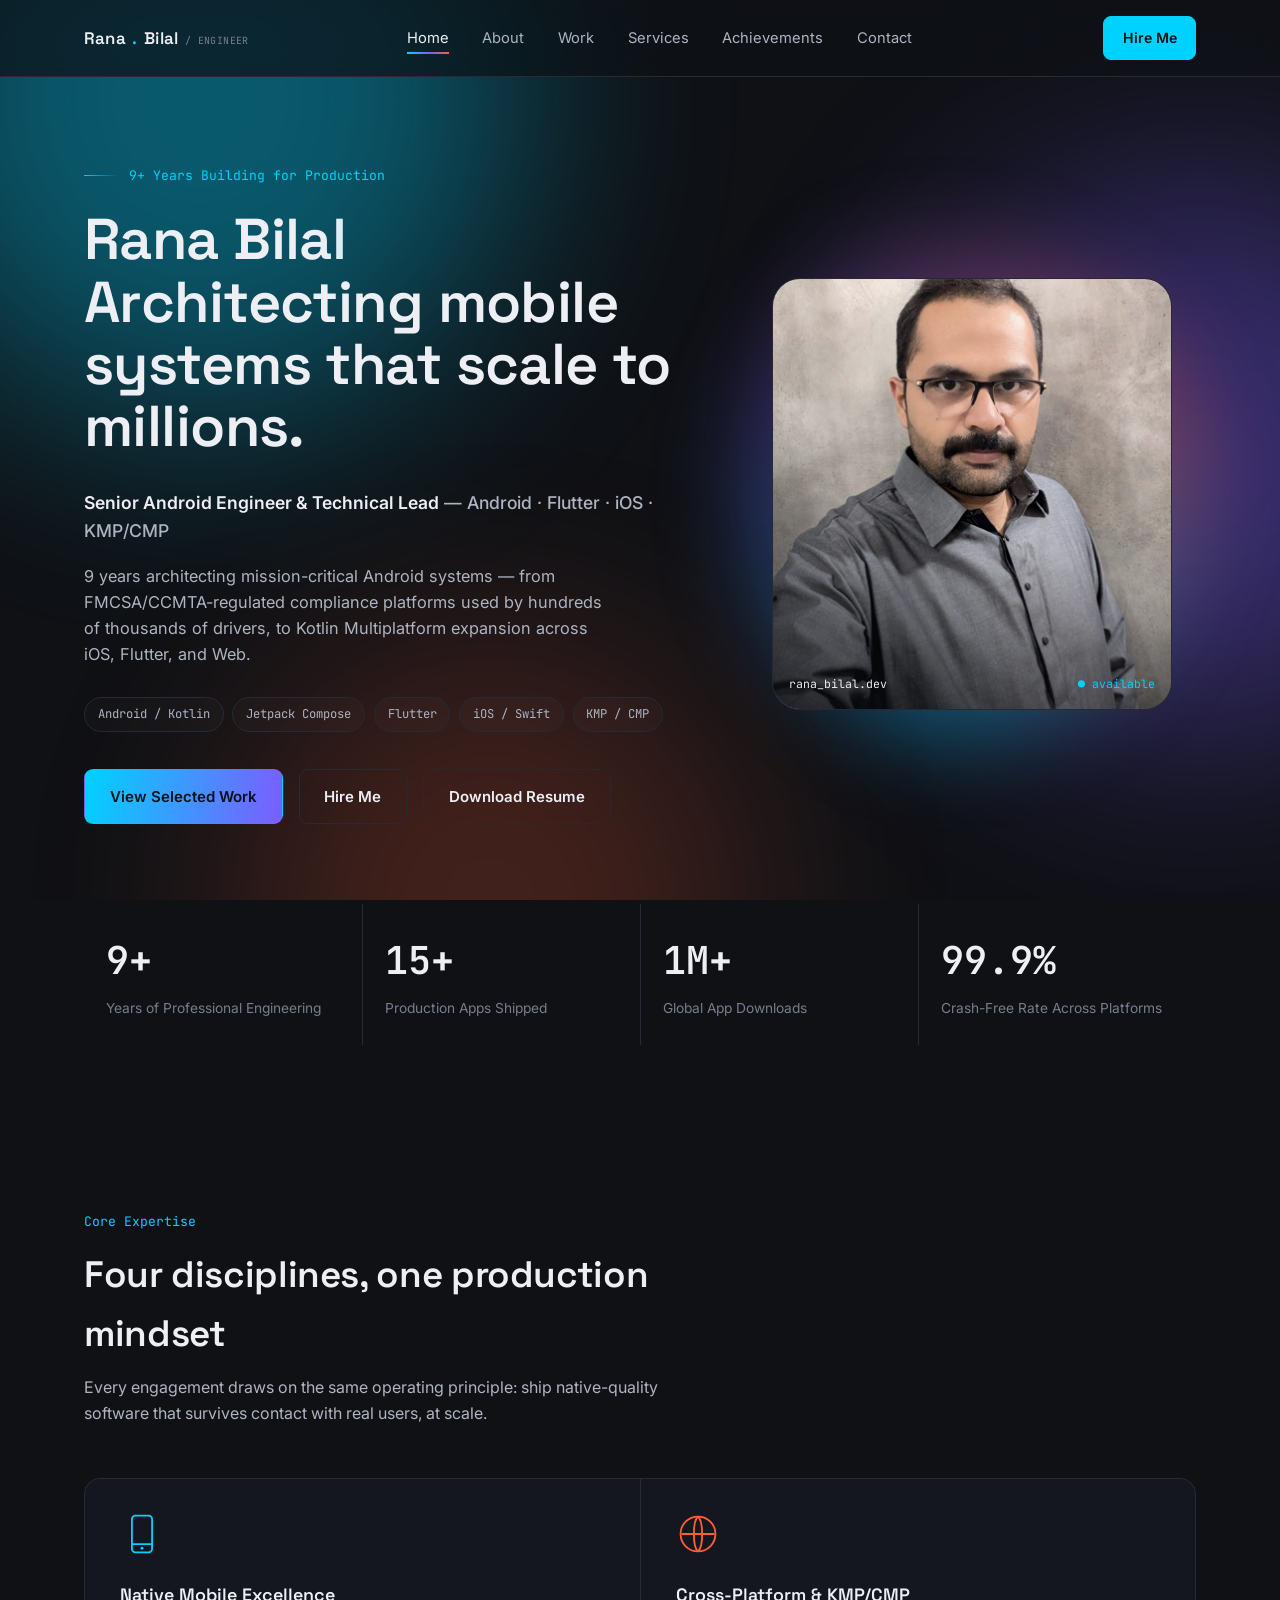
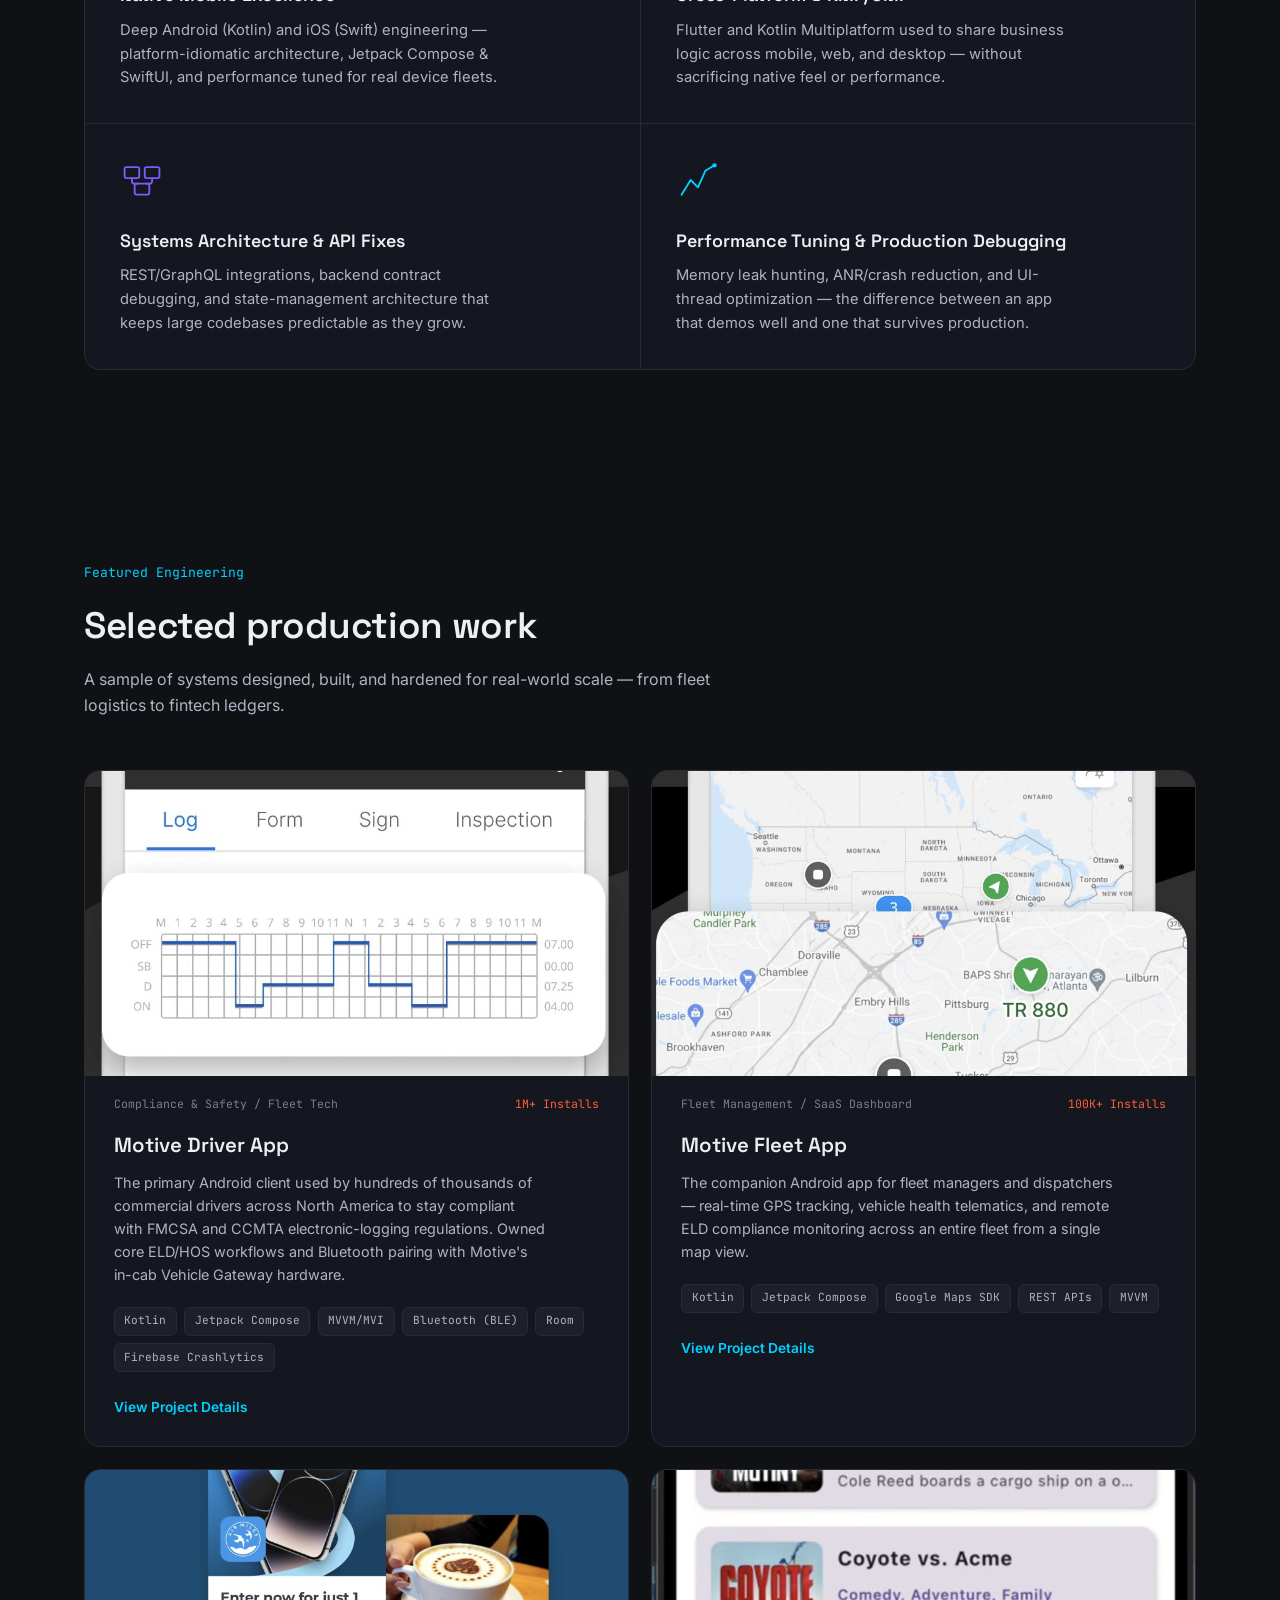
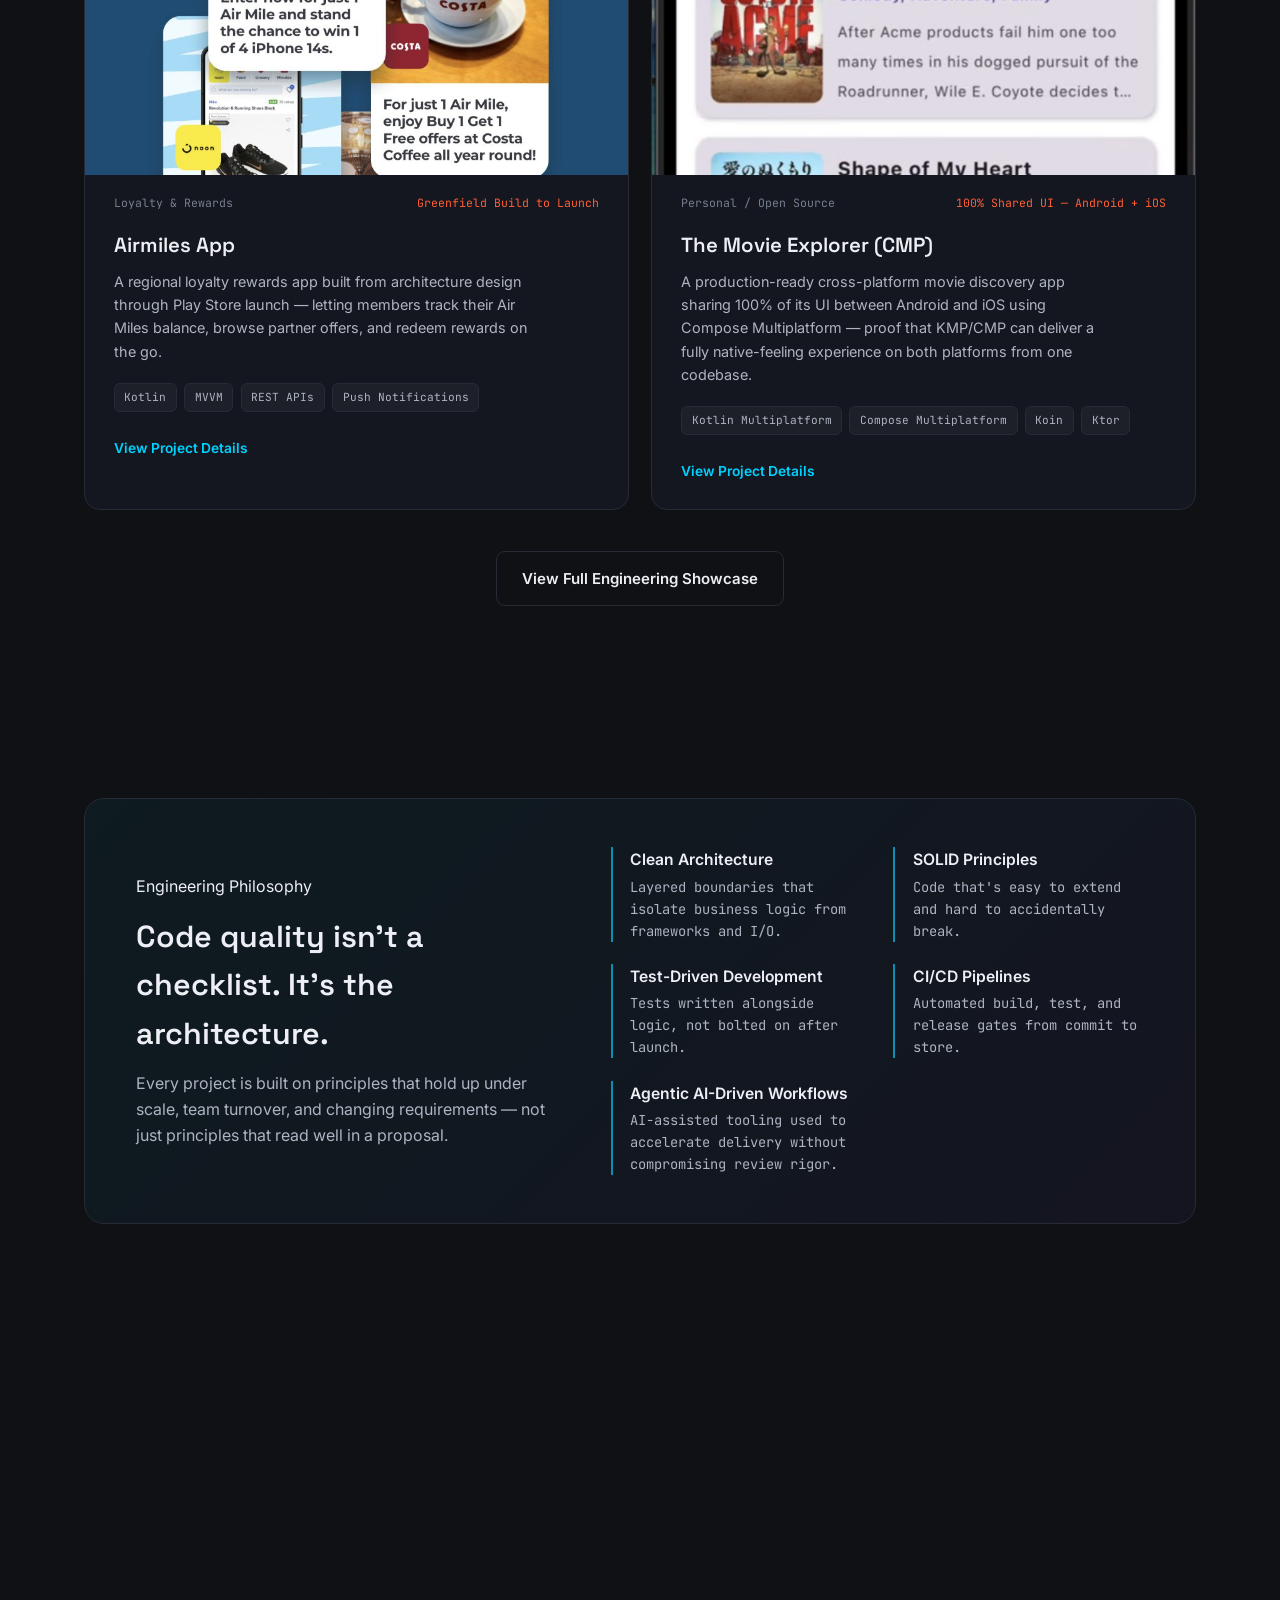
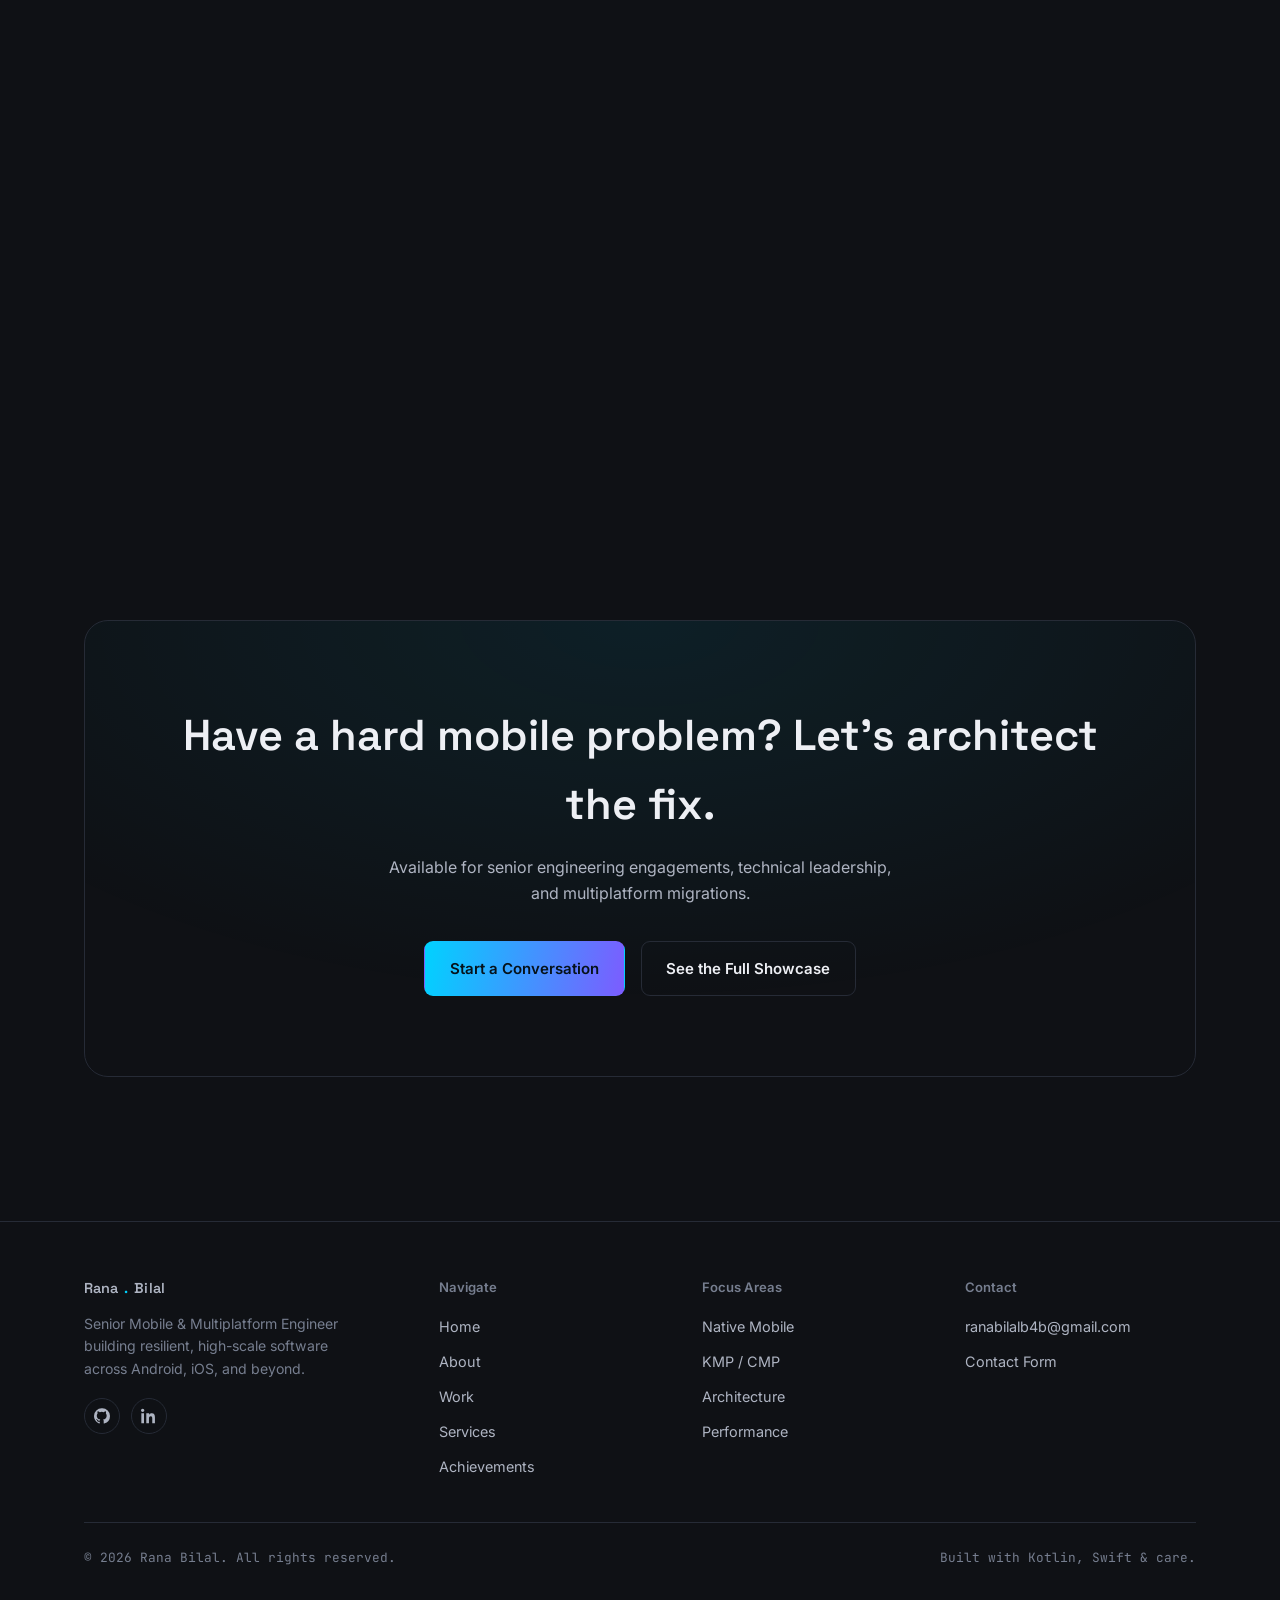
==== index.html @ 369d16eb "Initial Commit" ====
<!DOCTYPE html>
<html lang="en">
<head>
<meta charset="UTF-8">
<meta name="viewport" content="width=device-width, initial-scale=1.0">
<title>Rana Bilal — Senior Android Engineer & Technical Lead</title>
<meta name="description" content="Rana Bilal — Senior Android Engineer & Technical Lead. 9 years shipping mission-critical Android systems, from FMCSA/CCMTA compliance platforms to Kotlin Multiplatform expansion.">
<link rel="preconnect" href="https://fonts.googleapis.com">
<link href="https://fonts.googleapis.com/css2?family=Space+Grotesk:wght@500;600;700&family=Inter:wght@400;500;600&family=JetBrains+Mono:wght@400;500&display=swap" rel="stylesheet">
<link rel="stylesheet" href="assets/css/style.css">
</head>
<body>

<div class="ambient" aria-hidden="true">
  <span class="b1"></span>
  <span class="b2"></span>
  <span class="b3"></span>
</div>

<!-- ============ NAV ============ -->
<header class="site-nav">
  <div class="wrap">
    <a href="index.html" class="brand">Rana<span class="dot">.</span>Bilal <small>/ ENGINEER</small></a>
    <nav>
      <ul class="nav-links" id="navLinks">
        <li><a href="index.html" class="active">Home</a></li>
        <li><a href="about.html">About</a></li>
        <li><a href="projects.html">Work</a></li>
        <li><a href="services.html">Services</a></li>
        <li><a href="achievements.html">Achievements</a></li>
        <li><a href="contact.html">Contact</a></li>
        <li><a href="contact.html" class="btn btn-primary nav-cta-mobile">Hire Me</a></li>
      </ul>
    </nav>
    <a href="contact.html" class="nav-cta">Hire Me</a>
    <button class="nav-toggle" id="navToggle" aria-label="Toggle navigation" aria-expanded="false">
      <span></span>
    </button>
  </div>
</header>

<main>

  <!-- ============ HERO ============ -->
  <section class="hero">
    <div class="wrap">
      <div class="hero-copy">
        <div class="eyebrow-line"><span class="rule"></span> 9+ Years Building for Production</div>
        <h1>
          <span class="name">Rana Bilal</span>
          Architecting mobile systems that scale to millions.
        </h1>
        <p class="role"><strong>Senior Android Engineer &amp; Technical Lead</strong> — Android · Flutter · iOS · KMP/CMP</p>
        <p class="tagline">9 years architecting mission-critical Android systems — from FMCSA/CCMTA-regulated compliance platforms used by hundreds of thousands of drivers, to Kotlin Multiplatform expansion across iOS, Flutter, and Web.</p>

        <div class="badge-row">
          <span class="badge">Android / Kotlin</span>
          <span class="badge">Jetpack Compose</span>
          <span class="badge">Flutter</span>
          <span class="badge">iOS / Swift</span>
          <span class="badge">KMP / CMP</span>
        </div>

        <div class="cta-row">
          <a href="projects.html" class="btn btn-primary">View Selected Work</a>
          <a href="contact.html" class="btn btn-ghost">Hire Me</a>
          <a href="https://drive.google.com/file/d/1su9WWT5HEz023M1lxNSlpZikrfd1eVSi/view?usp=sharing" target="_blank" rel="noopener" class="btn btn-ghost" style="border-style:dashed;">Download Resume</a>
        </div>
      </div>

      <div class="portrait">
        <div class="glow"></div>
        <div class="frame">
          <img src="assets/img/profile-photo.jpg" alt="Rana Bilal">
          <span class="bracket tl"></span>
          <span class="bracket br"></span>
          <div class="tag"><span>rana_bilal.dev</span><span>● available</span></div>
        </div>
      </div>
    </div>
  </section>

  <!-- ============ STAT RAIL ============ -->
  <section class="stat-rail reveal">
    <div class="wrap">
      <div class="stat">
        <div class="num"><span class="js-counter" data-target="9" data-suffix="+">0</span></div>
        <div class="label">Years of Professional Engineering</div>
      </div>
      <div class="stat">
        <div class="num"><span class="js-counter" data-target="15" data-suffix="+">0</span></div>
        <div class="label">Production Apps Shipped</div>
      </div>
      <div class="stat">
        <div class="num"><span class="js-counter" data-target="1" data-suffix="M+">0</span></div>
        <div class="label">Global App Downloads</div>
      </div>
      <div class="stat">
        <div class="num"><span class="js-counter" data-target="99.9" data-suffix="%" data-decimal="1">0</span></div>
        <div class="label">Crash-Free Rate Across Platforms</div>
      </div>
    </div>
  </section>

  <!-- ============ EXPERTISE MATRIX ============ -->
  <section class="section" id="expertise">
    <div class="wrap">
      <div class="section-head reveal">
        <span class="index">Core Expertise</span>
        <h2>Four disciplines, one production mindset</h2>
        <p>Every engagement draws on the same operating principle: ship native-quality software that survives contact with real users, at scale.</p>
      </div>

      <div class="matrix reveal">
        <div class="matrix-item">
          <svg class="icon" viewBox="0 0 48 48" fill="none" xmlns="http://www.w3.org/2000/svg"><rect x="13" y="4" width="22" height="40" rx="4" stroke="currentColor" stroke-width="2"/><line x1="13" y1="35" x2="35" y2="35" stroke="currentColor" stroke-width="2"/><circle cx="24" cy="39.5" r="1.6" fill="currentColor"/></svg>
          <h3>Native Mobile Excellence</h3>
          <p>Deep Android (Kotlin) and iOS (Swift) engineering — platform-idiomatic architecture, Jetpack Compose &amp; SwiftUI, and performance tuned for real device fleets.</p>
        </div>
        <div class="matrix-item">
          <svg class="icon" viewBox="0 0 48 48" fill="none" xmlns="http://www.w3.org/2000/svg"><circle cx="24" cy="24" r="19" stroke="currentColor" stroke-width="2"/><path d="M24 5c6 5 6 33 0 38M24 5c-6 5-6 33 0 38M6 24h36" stroke="currentColor" stroke-width="2"/></svg>
          <h3>Cross-Platform &amp; KMP/CMP</h3>
          <p>Flutter and Kotlin Multiplatform used to share business logic across mobile, web, and desktop — without sacrificing native feel or performance.</p>
        </div>
        <div class="matrix-item">
          <svg class="icon" viewBox="0 0 48 48" fill="none" xmlns="http://www.w3.org/2000/svg"><rect x="5" y="10" width="16" height="12" rx="2" stroke="currentColor" stroke-width="2"/><rect x="27" y="10" width="16" height="12" rx="2" stroke="currentColor" stroke-width="2"/><rect x="16" y="28" width="16" height="12" rx="2" stroke="currentColor" stroke-width="2"/><path d="M13 22v3a3 3 0 003 3h4M35 22v3a3 3 0 01-3 3h-4" stroke="currentColor" stroke-width="2"/></svg>
          <h3>Systems Architecture &amp; API Fixes</h3>
          <p>REST/GraphQL integrations, backend contract debugging, and state-management architecture that keeps large codebases predictable as they grow.</p>
        </div>
        <div class="matrix-item">
          <svg class="icon" viewBox="0 0 48 48" fill="none" xmlns="http://www.w3.org/2000/svg"><path d="M6 40 16 24 24 32 32 14 42 8" stroke="currentColor" stroke-width="2" stroke-linecap="round" stroke-linejoin="round"/><circle cx="42" cy="8" r="2.4" fill="currentColor"/></svg>
          <h3>Performance Tuning &amp; Production Debugging</h3>
          <p>Memory leak hunting, ANR/crash reduction, and UI-thread optimization — the difference between an app that demos well and one that survives production.</p>
        </div>
      </div>
    </div>
  </section>

  <!-- ============ FEATURED PROJECTS ============ -->
  <section class="section" id="work">
    <div class="wrap">
      <div class="section-head reveal">
        <span class="index">Featured Engineering</span>
        <h2>Selected production work</h2>
        <p>A sample of systems designed, built, and hardened for real-world scale — from fleet logistics to fintech ledgers.</p>
      </div>

      <div class="project-grid reveal" id="featuredProjects">
        <article class="project-card" data-modal="motive-driver">
<div class="thumb thumb-sm"><img src="assets/img/motive-driver.jpg" alt="Motive Driver App thumbnail"></div>
          <div class="meta"><span class="kind">Compliance &amp; Safety / Fleet Tech</span><span class="scale">1M+ Installs</span></div>
          <h3>Motive Driver App</h3>
          <p>The primary Android client used by hundreds of thousands of commercial drivers across North America to stay compliant with FMCSA and CCMTA electronic-logging regulations. Owned core ELD/HOS workflows and Bluetooth pairing with Motive's in-cab Vehicle Gateway hardware.</p>
          <div class="pill-row"><span class="pill">Kotlin</span><span class="pill">Jetpack Compose</span><span class="pill">MVVM/MVI</span><span class="pill">Bluetooth (BLE)</span><span class="pill">Room</span><span class="pill">Firebase Crashlytics</span></div>
          <span class="card-link">View Project Details</span>
        </article>

        <article class="project-card" data-modal="motive-fleet">
<div class="thumb thumb-sm"><img src="assets/img/motive-fleet.jpg" alt="Motive Fleet App thumbnail"></div>
          <div class="meta"><span class="kind">Fleet Management / SaaS Dashboard</span><span class="scale">100K+ Installs</span></div>
          <h3>Motive Fleet App</h3>
          <p>The companion Android app for fleet managers and dispatchers — real-time GPS tracking, vehicle health telematics, and remote ELD compliance monitoring across an entire fleet from a single map view.</p>
          <div class="pill-row"><span class="pill">Kotlin</span><span class="pill">Jetpack Compose</span><span class="pill">Google Maps SDK</span><span class="pill">REST APIs</span><span class="pill">MVVM</span></div>
          <span class="card-link">View Project Details</span>
        </article>

        <article class="project-card" data-modal="airmiles">
<div class="thumb thumb-sm"><img src="assets/img/airmiles.jpg" alt="Airmiles App thumbnail"></div>
          <div class="meta"><span class="kind">Loyalty &amp; Rewards</span><span class="scale">Greenfield Build to Launch</span></div>
          <h3>Airmiles App</h3>
          <p>A regional loyalty rewards app built from architecture design through Play Store launch — letting members track their Air Miles balance, browse partner offers, and redeem rewards on the go.</p>
          <div class="pill-row"><span class="pill">Kotlin</span><span class="pill">MVVM</span><span class="pill">REST APIs</span><span class="pill">Push Notifications</span></div>
          <span class="card-link">View Project Details</span>
        </article>

        <article class="project-card" data-modal="cmp-movie-explorer">
<div class="thumb thumb-sm"><img src="assets/img/cmp-movie-explorer.jpg" alt="The Movie Explorer (CMP) thumbnail"></div>
          <div class="meta"><span class="kind">Personal / Open Source</span><span class="scale">100% Shared UI — Android + iOS</span></div>
          <h3>The Movie Explorer (CMP)</h3>
          <p>A production-ready cross-platform movie discovery app sharing 100% of its UI between Android and iOS using Compose Multiplatform — proof that KMP/CMP can deliver a fully native-feeling experience on both platforms from one codebase.</p>
          <div class="pill-row"><span class="pill">Kotlin Multiplatform</span><span class="pill">Compose Multiplatform</span><span class="pill">Koin</span><span class="pill">Ktor</span></div>
          <span class="card-link">View Project Details</span>
        </article>
      </div>

      <div class="showcase-more reveal">
        <a href="projects.html" class="btn btn-ghost">View Full Engineering Showcase</a>
      </div>
    </div>
  </section>

  <!-- ============ PHILOSOPHY ============ -->
  <section class="section" id="philosophy">
    <div class="wrap">
      <div class="philosophy reveal">
        <div>
          <span class="index" style="display:block;margin-bottom:.8rem;">Engineering Philosophy</span>
          <h2 style="font-family:var(--font-display); font-size:1.9rem; font-weight:600; margin:0 0 .8rem;">Code quality isn't a checklist. It's the architecture.</h2>
          <p style="color:var(--text-1); margin:0;">Every project is built on principles that hold up under scale, team turnover, and changing requirements — not just principles that read well in a proposal.</p>
        </div>
        <ul class="philosophy-list">
          <li><b>Clean Architecture</b>Layered boundaries that isolate business logic from frameworks and I/O.</li>
          <li><b>SOLID Principles</b>Code that's easy to extend and hard to accidentally break.</li>
          <li><b>Test-Driven Development</b>Tests written alongside logic, not bolted on after launch.</li>
          <li><b>CI/CD Pipelines</b>Automated build, test, and release gates from commit to store.</li>
          <li><b>Agentic AI-Driven Workflows</b>AI-assisted tooling used to accelerate delivery without compromising review rigor.</li>
        </ul>
      </div>
    </div>
  </section>

  <!-- ============ TESTIMONIALS ============ -->
  <section class="section" id="testimonials">
    <div class="wrap">
      <div class="section-head reveal">
        <span class="index">In Their Words</span>
        <h2>Trusted by engineering leadership</h2>
        <p>Feedback from the people who've reviewed the architecture decisions and shipped the results.</p>
      </div>

      <div class="reveal">
        <div class="testimonial-track" id="testimonialTrack">
          <div class="t-card">
            <q>Having worked closely with Rana for over four years, I can say he's a thoroughly dependable engineer with deep end-to-end knowledge of our compliance product. He takes strong ownership of his work, from initial feature design to long-term maintenance, and brings solid technical judgment and a great work ethic to any team.</q>
            <div class="t-person">
              <div class="t-avatar">KR</div>
              <div>
                <div class="name">Kumar Reddy</div>
                <div class="role">Senior Engineering Manager, Motive</div>
              </div>
              <a class="t-linkedin" href="https://www.linkedin.com/in/kumarreddy88/" target="_blank" rel="noopener" aria-label="View on LinkedIn">
            <svg viewBox="0 0 24 24" fill="currentColor"><path d="M4.98 3.5C4.98 4.88 3.9 6 2.5 6S0 4.88 0 3.5 1.1 1 2.5 1s2.48 1.12 2.48 2.5zM.5 8h4V23h-4V8zM8.5 8h3.8v2.05h.05c.53-.99 1.83-2.05 3.77-2.05 4.03 0 4.77 2.62 4.77 6.03V23h-4v-6.9c0-1.64-.03-3.75-2.29-3.75-2.3 0-2.65 1.79-2.65 3.63V23h-4V8z"/></svg>
          </a>
            </div>
          </div>
          <div class="t-card">
            <q>Rana joined Motive's mobile team as one of our early hires in Pakistan. He didn't just ship product — he built deep domain knowledge and became an expert in our Compliance domain, acting as a leader for the Android team.</q>
            <div class="t-person">
              <div class="t-avatar">AC</div>
              <div>
                <div class="name">Albert Choi</div>
                <div class="role">Engineering Leader, Motive</div>
              </div>
              <a class="t-linkedin" href="https://www.linkedin.com/in/choialbert/" target="_blank" rel="noopener" aria-label="View on LinkedIn">
            <svg viewBox="0 0 24 24" fill="currentColor"><path d="M4.98 3.5C4.98 4.88 3.9 6 2.5 6S0 4.88 0 3.5 1.1 1 2.5 1s2.48 1.12 2.48 2.5zM.5 8h4V23h-4V8zM8.5 8h3.8v2.05h.05c.53-.99 1.83-2.05 3.77-2.05 4.03 0 4.77 2.62 4.77 6.03V23h-4v-6.9c0-1.64-.03-3.75-2.29-3.75-2.3 0-2.65 1.79-2.65 3.63V23h-4V8z"/></svg>
          </a>
            </div>
          </div>
          <div class="t-card">
            <q>Rana is dependable, responsive, and consistently brings a thoughtful, collaborative approach to complex work. He communicates clearly, follows through on commitments, and works exceptionally well across product, engineering, and QA.</q>
            <div class="t-person">
              <div class="t-avatar">SK</div>
              <div>
                <div class="name">Simon Kaufmann</div>
                <div class="role">Group Product Manager, Motive</div>
              </div>
              <a class="t-linkedin" href="https://www.linkedin.com/in/simon-kaufmann21/" target="_blank" rel="noopener" aria-label="View on LinkedIn">
            <svg viewBox="0 0 24 24" fill="currentColor"><path d="M4.98 3.5C4.98 4.88 3.9 6 2.5 6S0 4.88 0 3.5 1.1 1 2.5 1s2.48 1.12 2.48 2.5zM.5 8h4V23h-4V8zM8.5 8h3.8v2.05h.05c.53-.99 1.83-2.05 3.77-2.05 4.03 0 4.77 2.62 4.77 6.03V23h-4v-6.9c0-1.64-.03-3.75-2.29-3.75-2.3 0-2.65 1.79-2.65 3.63V23h-4V8z"/></svg>
          </a>
            </div>
          </div>
          <div class="t-card">
            <q>Rana is a skilled professional with extensive experience developing high-quality Android applications. He has a solid understanding of mobile app architecture, UI design, and performance optimization — and is an excellent communicator and collaborator.</q>
            <div class="t-person">
              <div class="t-avatar">WA</div>
              <div>
                <div class="name">Waqar Ahmad</div>
                <div class="role">Senior Android Engineer, KMP Expert</div>
              </div>
              <a class="t-linkedin" href="https://www.linkedin.com/in/waqar-ahmad-8516a3107/" target="_blank" rel="noopener" aria-label="View on LinkedIn">
            <svg viewBox="0 0 24 24" fill="currentColor"><path d="M4.98 3.5C4.98 4.88 3.9 6 2.5 6S0 4.88 0 3.5 1.1 1 2.5 1s2.48 1.12 2.48 2.5zM.5 8h4V23h-4V8zM8.5 8h3.8v2.05h.05c.53-.99 1.83-2.05 3.77-2.05 4.03 0 4.77 2.62 4.77 6.03V23h-4v-6.9c0-1.64-.03-3.75-2.29-3.75-2.3 0-2.65 1.79-2.65 3.63V23h-4V8z"/></svg>
          </a>
            </div>
          </div>
          <div class="t-card">
            <q>Rana's strong analytical skills and attention to detail consistently deliver high-quality work. His leadership and collaborative approach helped create a positive, successful team environment at Alchemative.</q>
            <div class="t-person">
              <div class="t-avatar">MC</div>
              <div>
                <div class="name">M Zia Ur Rehman Ch</div>
                <div class="role">iOS Developer, Alchemative</div>
              </div>
              <a class="t-linkedin" href="https://www.linkedin.com/in/chmziaurrehman/" target="_blank" rel="noopener" aria-label="View on LinkedIn">
            <svg viewBox="0 0 24 24" fill="currentColor"><path d="M4.98 3.5C4.98 4.88 3.9 6 2.5 6S0 4.88 0 3.5 1.1 1 2.5 1s2.48 1.12 2.48 2.5zM.5 8h4V23h-4V8zM8.5 8h3.8v2.05h.05c.53-.99 1.83-2.05 3.77-2.05 4.03 0 4.77 2.62 4.77 6.03V23h-4v-6.9c0-1.64-.03-3.75-2.29-3.75-2.3 0-2.65 1.79-2.65 3.63V23h-4V8z"/></svg>
          </a>
            </div>
          </div>
          <div class="t-card">
            <q>Rana consistently demonstrated exceptional technical skills and a deep understanding of Android development at Cheetay. His attention to detail and commitment to high-quality code were instrumental to our application's success.</q>
            <div class="t-person">
              <div class="t-avatar">HR</div>
              <div>
                <div class="name">Hassan Raza</div>
                <div class="role">Senior Mobile Developer, Cheetay</div>
              </div>
              <a class="t-linkedin" href="https://www.linkedin.com/in/muhammadhassanraza/" target="_blank" rel="noopener" aria-label="View on LinkedIn">
            <svg viewBox="0 0 24 24" fill="currentColor"><path d="M4.98 3.5C4.98 4.88 3.9 6 2.5 6S0 4.88 0 3.5 1.1 1 2.5 1s2.48 1.12 2.48 2.5zM.5 8h4V23h-4V8zM8.5 8h3.8v2.05h.05c.53-.99 1.83-2.05 3.77-2.05 4.03 0 4.77 2.62 4.77 6.03V23h-4v-6.9c0-1.64-.03-3.75-2.29-3.75-2.3 0-2.65 1.79-2.65 3.63V23h-4V8z"/></svg>
          </a>
            </div>
          </div>
        </div>
        <div class="t-controls">
          <button id="tPrev" aria-label="Previous testimonial">&#8592;</button>
          <button id="tNext" aria-label="Next testimonial">&#8594;</button>
        </div>
      </div>
    </div>
  </section>

  <!-- ============ CLOSING CTA ============ -->
  <section class="section" id="contact-cta">
    <div class="wrap">
      <div class="closing reveal">
        <h2>Have a hard mobile problem? Let's architect the fix.</h2>
        <p>Available for senior engineering engagements, technical leadership, and multiplatform migrations.</p>
        <div class="cta-row">
          <a href="contact.html" class="btn btn-primary">Start a Conversation</a>
          <a href="projects.html" class="btn btn-ghost">See the Full Showcase</a>
        </div>
      </div>
    </div>
  </section>

</main>

<!-- ============ FOOTER ============ -->
<footer class="site-footer">
  <div class="wrap">
    <div class="footer-grid">
      <div class="footer-brand">
        <a href="index.html" class="brand">Rana<span class="dot">.</span>Bilal</a>
        <p>Senior Mobile &amp; Multiplatform Engineer building resilient, high-scale software across Android, iOS, and beyond.</p>
        <div class="social-row">
          <a href="https://github.com/ranab4b" aria-label="GitHub" target="_blank" rel="noopener">
            <svg width="16" height="16" viewBox="0 0 24 24" fill="currentColor"><path d="M12 .5A11.5 11.5 0 000 12.1c0 5.16 3.29 9.53 7.86 11.08.58.11.79-.26.79-.57v-2.02c-3.2.72-3.88-1.57-3.88-1.57-.52-1.36-1.28-1.72-1.28-1.72-1.05-.74.08-.72.08-.72 1.16.08 1.77 1.22 1.77 1.22 1.03 1.8 2.7 1.28 3.36.98.1-.76.4-1.28.73-1.58-2.55-.3-5.24-1.32-5.24-5.86 0-1.29.45-2.35 1.19-3.18-.12-.3-.52-1.53.11-3.19 0 0 .98-.32 3.2 1.22a10.9 10.9 0 015.83 0c2.21-1.54 3.19-1.22 3.19-1.22.63 1.66.23 2.89.11 3.19.74.83 1.19 1.89 1.19 3.18 0 4.55-2.7 5.55-5.26 5.85.41.37.78 1.1.78 2.22v3.29c0 .31.21.69.8.57A11.5 11.5 0 0024 12.1 11.5 11.5 0 0012 .5z"/></svg>
          </a>
          <a href="https://www.linkedin.com/in/rana-bilal-88a166a5/" aria-label="LinkedIn" target="_blank" rel="noopener">
            <svg width="16" height="16" viewBox="0 0 24 24" fill="currentColor"><path d="M4.98 3.5C4.98 4.88 3.9 6 2.5 6S0 4.88 0 3.5 1.1 1 2.5 1s2.48 1.12 2.48 2.5zM.5 8h4V23h-4V8zM8.5 8h3.8v2.05h.05c.53-.99 1.83-2.05 3.77-2.05 4.03 0 4.77 2.62 4.77 6.03V23h-4v-6.9c0-1.64-.03-3.75-2.29-3.75-2.3 0-2.65 1.79-2.65 3.63V23h-4V8z"/></svg>
          </a>
        </div>
      </div>
      <div>
        <h4>Navigate</h4>
        <ul>
          <li><a href="index.html">Home</a></li>
          <li><a href="about.html">About</a></li>
          <li><a href="projects.html">Work</a></li>
          <li><a href="services.html">Services</a></li>
          <li><a href="achievements.html">Achievements</a></li>
        </ul>
      </div>
      <div>
        <h4>Focus Areas</h4>
        <ul>
          <li><a href="projects.html">Native Mobile</a></li>
          <li><a href="projects.html">KMP / CMP</a></li>
          <li><a href="projects.html">Architecture</a></li>
          <li><a href="projects.html">Performance</a></li>
        </ul>
      </div>
      <div>
        <h4>Contact</h4>
        <ul>
          <li><a href="mailto:ranabilalb4b@gmail.com">ranabilalb4b@gmail.com</a></li>
          <li><a href="contact.html">Contact Form</a></li>
        </ul>
      </div>
    </div>
    <div class="footer-bottom">
      <span>&copy; <span id="year"></span> Rana Bilal. All rights reserved.</span>
      <span>Built with Kotlin, Swift &amp; care.</span>
    </div>
  </div>
</footer>

<!-- ============ PROJECT MODAL ============ -->
<div class="modal-overlay" id="modalOverlay">
  <div class="modal" id="modalContent" role="dialog" aria-modal="true"></div>
</div>

<script src="assets/js/main.js"></script>
</body>
</html>
---- assets/css/style.css ----
/* ============================================================
   RANA BILAL — ENGINEERING PORTFOLIO
   Design tokens
============================================================ */
:root{
  --bg-0:#0F1115;
  --bg-1:#14171F;
  --bg-2:#191D27;
  --line:#262B36;
  --text-0:#EDEFF4;
  --text-1:#AEB4C2;
  --text-2:#767E8F;

  --blue:#00D2FF;
  --blue-dim: #0A8FB0;
  --orange:#FF5E36;
  --violet:#7C5CFF;

  --grad-line: linear-gradient(90deg,var(--blue),var(--violet) 55%,var(--orange));

  --font-display:'Space Grotesk', 'Segoe UI', sans-serif;
  --font-body:'Inter', 'Segoe UI', sans-serif;
  --font-mono:'JetBrains Mono', 'Courier New', monospace;

  --maxw:1240px;
  --gutter:clamp(20px,5vw,64px);

  --ease:cubic-bezier(.22,.68,.32,1);
}

*,*::before,*::after{box-sizing:border-box;}
html{scroll-behavior:smooth;}
@media (prefers-reduced-motion: reduce){
  html{scroll-behavior:auto;}
  *,*::before,*::after{animation-duration:.001ms !important; animation-iteration-count:1 !important; transition-duration:.001ms !important; scroll-behavior:auto !important;}
}

body{
  margin:0;
  background:var(--bg-0);
  color:var(--text-0);
  font-family:var(--font-body);
  font-size:16px;
  line-height:1.6;
  -webkit-font-smoothing:antialiased;
  overflow-x:hidden;
}

a{color:inherit; text-decoration:none;}
img{max-width:100%; display:block;}
button{font-family:inherit;}
::selection{background:var(--blue); color:#04121A;}

.wrap{
  max-width:var(--maxw);
  margin:0 auto;
  padding:0 var(--gutter);
}

/* ---------- Ambient drifting background ---------- */
.ambient{
  position:fixed;
  inset:0;
  z-index:0;
  overflow:hidden;
  pointer-events:none;
}
.ambient span{
  position:absolute;
  border-radius:50%;
  filter:blur(110px);
  opacity:.38;
  will-change:transform;
}
.ambient .b1{width:640px;height:640px; background:var(--blue); top:-220px; left:-120px; animation:drift1 26s ease-in-out infinite;}
.ambient .b2{width:560px;height:560px; background:var(--violet); top:20%; right:-200px; animation:drift2 32s ease-in-out infinite;}
.ambient .b3{width:520px;height:520px; background:var(--orange); bottom:-260px; left:18%; animation:drift3 30s ease-in-out infinite; opacity:.22;}

@keyframes drift1{
  0%,100%{transform:translate(0,0) scale(1);}
  50%{transform:translate(60px,80px) scale(1.12);}
}
@keyframes drift2{
  0%,100%{transform:translate(0,0) scale(1);}
  50%{transform:translate(-70px,50px) scale(1.08);}
}
@keyframes drift3{
  0%,100%{transform:translate(0,0) scale(1);}
  50%{transform:translate(50px,-60px) scale(1.15);}
}

body > *{position:relative; z-index:1;}

/* ============================================================
   NAV
============================================================ */
.site-nav{
  position:sticky; top:0; z-index:50;
  backdrop-filter:blur(14px) saturate(140%);
  background:rgba(15,17,21,.72);
  border-bottom:1px solid var(--line);
}
.site-nav .wrap{
  display:flex;
  align-items:center;
  justify-content:space-between;
  height:76px;
}
.brand{
  font-family:var(--font-display);
  font-weight:600;
  font-size:1.05rem;
  letter-spacing:.01em;
  display:flex;
  align-items:baseline;
  gap:.4em;
}
.brand .dot{color:var(--blue);}
.brand small{
  font-family:var(--font-mono);
  font-size:.62rem;
  color:var(--text-2);
  font-weight:400;
  letter-spacing:.04em;
}

.nav-links{
  display:flex;
  align-items:center;
  gap:2.1rem;
  list-style:none;
  margin:0; padding:0;
}
.nav-links a{
  font-size:.92rem;
  color:var(--text-1);
  position:relative;
  padding:.3rem 0;
  transition:color .25s var(--ease);
}
.nav-links a:hover, .nav-links a.active{color:var(--text-0);}
.nav-links a::after{
  content:'';
  position:absolute; left:0; bottom:-2px;
  width:0; height:2px;
  background:var(--grad-line);
  transition:width .3s var(--ease);
}
.nav-links a:hover::after, .nav-links a.active::after{width:100%;}

.nav-cta{
  display:inline-flex;
  align-items:center;
  gap:.5rem;
  padding:.6rem 1.15rem;
  border-radius:8px;
  border:1px solid var(--blue);
  color:var(--bg-0);
  background:var(--blue);
  font-weight:600;
  font-size:.88rem;
  transition:transform .25s var(--ease), box-shadow .25s var(--ease);
}
.nav-cta:hover{
  transform:translateY(-2px);
  box-shadow:0 8px 24px -6px rgba(0,210,255,.55);
}
.nav-links .nav-cta-mobile{display:none;}

.nav-toggle{
  display:none;
  background:none; border:none; color:var(--text-0);
  width:40px; height:40px;
  cursor:pointer;
}
.nav-toggle span, .nav-toggle span::before, .nav-toggle span::after{
  content:'';
  display:block;
  width:22px; height:2px;
  background:currentColor;
  position:relative;
  transition:transform .25s var(--ease), opacity .25s var(--ease);
}
.nav-toggle span::before{position:absolute; top:-7px;}
.nav-toggle span::after{position:absolute; top:7px;}

/* ============================================================
   HERO
============================================================ */
.hero{
  padding:88px 0 60px;
}
.hero .wrap{
  display:grid;
  grid-template-columns:1.15fr .85fr;
  gap:clamp(30px,5vw,60px);
  align-items:center;
}
.eyebrow-line{
  display:flex;
  align-items:center;
  gap:.7rem;
  font-family:var(--font-mono);
  font-size:.82rem;
  color:var(--blue);
  margin-bottom:1.4rem;
}
.eyebrow-line .rule{
  width:34px; height:1px;
  background:linear-gradient(90deg,var(--blue),transparent);
}
.hero h1{
  font-family:var(--font-display);
  font-weight:600;
  font-size:clamp(2.4rem,4.6vw,3.6rem);
  line-height:1.08;
  letter-spacing:-.01em;
  margin:0 0 .55em;
}
.hero h1 .name{
  display:block;
  background:linear-gradient(100deg,var(--text-0) 40%, var(--blue) 75%, var(--violet));
  -webkit-background-clip:text;
  background-clip:text;
  color:transparent;
}
.hero .role{
  font-size:1.1rem;
  color:var(--text-1);
  font-weight:500;
  margin:0 0 1.1rem;
}
.hero .role strong{color:var(--text-0); font-weight:600;}
.hero .tagline{
  max-width:52ch;
  color:var(--text-1);
  font-size:1.02rem;
  margin:0 0 1.9rem;
}

.badge-row{
  display:flex;
  flex-wrap:wrap;
  gap:.55rem;
  margin-bottom:2.3rem;
}
.badge{
  font-family:var(--font-mono);
  font-size:.76rem;
  padding:.42rem .8rem;
  border:1px solid var(--line);
  border-radius:100px;
  color:var(--text-1);
  background:rgba(255,255,255,.02);
  transition:border-color .25s var(--ease), color .25s var(--ease), transform .25s var(--ease);
}
.badge:hover{border-color:var(--blue-dim); color:var(--text-0); transform:translateY(-2px);}

.cta-row{display:flex; flex-wrap:wrap; gap:1rem;}
.btn{
  display:inline-flex;
  align-items:center;
  gap:.6rem;
  padding:.9rem 1.55rem;
  border-radius:9px;
  font-weight:600;
  font-size:.94rem;
  cursor:pointer;
  border:1px solid transparent;
  transition:transform .25s var(--ease), box-shadow .25s var(--ease), background .25s var(--ease), border-color .25s var(--ease);
}
.btn-primary{
  background:linear-gradient(100deg,var(--blue),var(--violet));
  color:#06121A;
}
.btn-primary:hover{transform:translateY(-3px); box-shadow:0 14px 34px -10px rgba(0,210,255,.5);}
.btn-ghost{
  background:transparent;
  border-color:var(--line);
  color:var(--text-0);
}
.btn-ghost:hover{border-color:var(--orange); color:var(--orange); transform:translateY(-3px);}

/* --- hero portrait frame --- */
.portrait{
  position:relative;
  width:100%;
  max-width:400px;
  margin-inline:auto;
  aspect-ratio:1/1.08;
}
.portrait .glow{
  position:absolute; inset:-30px;
  background:conic-gradient(from 180deg, var(--blue), var(--violet), var(--orange), var(--blue));
  filter:blur(46px);
  opacity:.35;
  border-radius:40% 60% 55% 45%/50% 45% 55% 50%;
  animation:auraSpin 18s linear infinite;
}
@keyframes auraSpin{ to{ transform:rotate(360deg);} }

.portrait .frame{
  position:absolute; inset:0;
  border-radius:28px;
  overflow:hidden;
  border:1px solid rgba(255,255,255,.08);
  background:var(--bg-1);
}
.portrait .frame img{
  width:100%; height:100%; object-fit:cover;
  filter:grayscale(.15) contrast(1.05);
}
.portrait .frame::after{
  content:'';
  position:absolute; inset:0;
  background:linear-gradient(200deg, transparent 55%, rgba(10,12,16,.85));
}
.bracket{
  position:absolute;
  width:38px; height:38px;
  border-color:var(--blue);
  border-style:solid;
  opacity:.9;
}
.bracket.tl{top:-14px; left:-14px; border-width:2px 0 0 2px; border-top-left-radius:10px;}
.bracket.br{bottom:-14px; right:-14px; border-width:0 2px 2px 0; border-bottom-right-radius:10px; border-color:var(--orange);}
.portrait .tag{
  position:absolute;
  bottom:16px; left:16px; right:16px;
  font-family:var(--font-mono);
  font-size:.72rem;
  color:var(--text-0);
  display:flex;
  justify-content:space-between;
  z-index:2;
}
.portrait .tag span:last-child{color:var(--blue);}

/* ============================================================
   STAT RAIL
============================================================ */
.stat-rail{
  padding:20px 0 70px;
}
.stat-rail .wrap{
  display:grid;
  grid-template-columns:repeat(4,1fr);
}
.stat{
  padding:1.6rem 1.4rem;
  border-left:1px solid var(--line);
  text-align:left;
}
.stat:first-child{border-left:none;}
.stat .num{
  font-family:var(--font-mono);
  font-size:clamp(1.8rem,3vw,2.5rem);
  font-weight:600;
  color:var(--text-0);
  display:flex;
  align-items:baseline;
  gap:.15rem;
}
.stat .num .unit{font-size:.55em; color:var(--blue);}
.stat .label{
  margin-top:.4rem;
  font-size:.86rem;
  color:var(--text-2);
}

/* ============================================================
   SECTION HEADERS (shared)
============================================================ */
.section{padding:96px 0;}
.section-head{
  max-width:640px;
  margin-bottom:3.2rem;
}
.section-head h2{
  font-family:var(--font-display);
  font-size:clamp(1.7rem,3vw,2.3rem);
  font-weight:600;
  margin:0 0 .7rem;
  letter-spacing:-.01em;
}
.section-head p{
  color:var(--text-1);
  margin:0;
  font-size:1rem;
}
.section-head .index{
  font-family:var(--font-mono);
  color:var(--blue);
  font-size:.82rem;
  display:block;
  margin-bottom:.9rem;
}

/* ============================================================
   EXPERTISE MATRIX
============================================================ */
.matrix{
  display:grid;
  grid-template-columns:repeat(2,1fr);
  gap:1px;
  background:var(--line);
  border:1px solid var(--line);
  border-radius:16px;
  overflow:hidden;
}
.matrix-item{
  background:var(--bg-1);
  padding:2.1rem 2.2rem;
  transition:background .3s var(--ease);
}
.matrix-item:hover{background:var(--bg-2);}
.matrix-item .icon{
  width:44px; height:44px;
  margin-bottom:1.1rem;
  color:var(--blue);
}
.matrix-item:nth-child(2) .icon{color:var(--orange);}
.matrix-item:nth-child(3) .icon{color:var(--violet);}
.matrix-item:nth-child(4) .icon{color:var(--blue);}
.matrix-item h3{
  font-family:var(--font-display);
  font-size:1.12rem;
  font-weight:600;
  margin:0 0 .55rem;
}
.matrix-item p{
  color:var(--text-1);
  font-size:.92rem;
  margin:0;
  max-width:44ch;
}

/* ============================================================
   PROJECTS
============================================================ */
.project-grid{
  display:grid;
  grid-template-columns:repeat(2,1fr);
  gap:1.4rem;
}
.project-card{
  position:relative;
  border-radius:16px;
  border:1px solid var(--line);
  background:var(--bg-1);
  padding:1.8rem 1.8rem 1.6rem;
  overflow:hidden;
  cursor:pointer;
  transition:transform .35s var(--ease), border-color .35s var(--ease);
}
.project-card .thumb.thumb-sm{
  margin:-1.8rem -1.8rem 1.2rem;
  aspect-ratio:16/9;
  overflow:hidden;
  background:var(--bg-2);
}
.project-card .thumb.thumb-sm img{width:100%; height:100%; object-fit:cover; display:block;}
.project-card::before{
  content:'';
  position:absolute; inset:0;
  padding:1px;
  border-radius:inherit;
  background:var(--grad-line);
  -webkit-mask:linear-gradient(#000 0 0) content-box, linear-gradient(#000 0 0);
  -webkit-mask-composite:xor;
  mask-composite:exclude;
  opacity:0;
  transition:opacity .35s var(--ease);
  pointer-events:none;
}
.project-card:hover{transform:translateY(-6px); border-color:transparent;}
.project-card:hover::before{opacity:1;}
.project-card .meta{
  display:flex;
  justify-content:space-between;
  align-items:flex-start;
  margin-bottom:1rem;
}
.project-card .kind{
  font-family:var(--font-mono);
  font-size:.72rem;
  color:var(--text-2);
}
.project-card .scale{
  font-family:var(--font-mono);
  font-size:.72rem;
  color:var(--orange);
}
.project-card h3{
  font-family:var(--font-display);
  font-size:1.28rem;
  margin:0 0 .55rem;
  font-weight:600;
}
.project-card p{
  color:var(--text-1);
  font-size:.9rem;
  margin:0 0 1.3rem;
  max-width:48ch;
}
.pill-row{display:flex; flex-wrap:wrap; gap:.45rem; margin-bottom:1.4rem;}
.pill{
  font-family:var(--font-mono);
  font-size:.7rem;
  padding:.28rem .6rem;
  border-radius:6px;
  background:rgba(255,255,255,.04);
  color:var(--text-1);
  border:1px solid var(--line);
}
.card-link{
  font-size:.86rem;
  font-weight:600;
  color:var(--blue);
  display:inline-flex;
  align-items:center;
  gap:.4rem;
}

.showcase-more{
  text-align:center;
  margin-top:2.6rem;
}

/* ============================================================
   PHILOSOPHY
============================================================ */
.philosophy{
  border-radius:20px;
  border:1px solid var(--line);
  background:linear-gradient(135deg, rgba(0,210,255,.05), rgba(124,92,255,.05));
  padding:3rem clamp(1.6rem,4vw,3.4rem);
  display:grid;
  grid-template-columns:.9fr 1.1fr;
  gap:2.4rem;
  align-items:center;
}
.philosophy-list{
  display:grid;
  grid-template-columns:1fr 1fr;
  gap:1.4rem 2rem;
  list-style:none;
  margin:0; padding:0;
}
.philosophy-list li{
  font-family:var(--font-mono);
  font-size:.86rem;
  color:var(--text-1);
  padding-left:1.1rem;
  border-left:2px solid var(--blue-dim);
}
.philosophy-list li b{display:block; color:var(--text-0); font-family:var(--font-body); font-size:.98rem; margin-bottom:.2rem; font-weight:600;}

/* ============================================================
   TESTIMONIALS
============================================================ */
.testimonial-track{
  display:flex;
  gap:1.4rem;
  overflow-x:auto;
  scroll-snap-type:x mandatory;
  padding-bottom:1rem;
  scrollbar-width:none;
}
.testimonial-track::-webkit-scrollbar{display:none;}
.t-card{
  scroll-snap-align:start;
  flex:0 0 min(480px,86vw);
  background:var(--bg-1);
  border:1px solid var(--line);
  border-radius:16px;
  padding:2rem;
}
.t-card q{
  font-size:1.02rem;
  line-height:1.65;
  color:var(--text-0);
  display:block;
  margin-bottom:1.5rem;
  quotes:none;
}
.t-person{display:flex; align-items:center; gap:.8rem;}
.t-avatar{
  width:42px; height:42px;
  border-radius:50%;
  background:linear-gradient(135deg,var(--blue),var(--violet));
  display:flex; align-items:center; justify-content:center;
  font-family:var(--font-display);
  font-weight:600;
  color:#06121A;
  font-size:.92rem;
  flex-shrink:0;
}
.t-person .name{font-weight:600; font-size:.92rem;}
.t-person .role{font-size:.8rem; color:var(--text-2);}
.t-linkedin{
  margin-left:auto;
  width:32px; height:32px;
  border-radius:50%;
  display:flex; align-items:center; justify-content:center;
  color:var(--text-2);
  border:1px solid var(--line);
  flex-shrink:0;
  transition:color .2s var(--ease), border-color .2s var(--ease);
}
.t-linkedin svg{width:15px; height:15px;}
.t-linkedin:hover{color:var(--blue); border-color:var(--blue);}

.t-controls{
  display:flex;
  gap:.7rem;
  margin-top:1.6rem;
}
.t-controls button{
  width:40px; height:40px;
  border-radius:50%;
  border:1px solid var(--line);
  background:transparent;
  color:var(--text-0);
  cursor:pointer;
  display:flex; align-items:center; justify-content:center;
  transition:border-color .25s var(--ease), color .25s var(--ease);
}
.t-controls button:hover{border-color:var(--blue); color:var(--blue);}

/* ============================================================
   CLOSING CTA
============================================================ */
.closing{
  text-align:center;
  padding:5rem clamp(1.5rem,5vw,4rem);
  border-radius:24px;
  border:1px solid var(--line);
  background:radial-gradient(120% 140% at 50% 0%, rgba(0,210,255,.08), transparent 60%);
}
.closing h2{
  font-family:var(--font-display);
  font-size:clamp(1.9rem,4vw,2.7rem);
  margin:0 0 1rem;
  font-weight:600;
}
.closing p{
  color:var(--text-1);
  max-width:52ch;
  margin:0 auto 2.2rem;
}
.closing .cta-row{justify-content:center;}

/* ============================================================
   FOOTER
============================================================ */
.site-footer{
  border-top:1px solid var(--line);
  padding:3.4rem 0 2.2rem;
  margin-top:3rem;
}
.footer-grid{
  display:grid;
  grid-template-columns:1.4fr 1fr 1fr 1fr;
  gap:2rem;
  margin-bottom:2.6rem;
}
.footer-grid h4{
  font-size:.82rem;
  color:var(--text-2);
  font-weight:600;
  margin:0 0 1rem;
}
.footer-grid ul{list-style:none; margin:0; padding:0; display:grid; gap:.6rem;}
.footer-grid a{color:var(--text-1); font-size:.9rem; transition:color .2s var(--ease);}
.footer-grid a:hover{color:var(--blue);}
.footer-brand p{color:var(--text-2); font-size:.88rem; max-width:32ch; margin:.8rem 0 0;}
.social-row{display:flex; gap:.7rem; margin-top:1.1rem;}
.social-row a{
  width:36px; height:36px;
  border-radius:50%;
  border:1px solid var(--line);
  display:flex; align-items:center; justify-content:center;
  transition:border-color .2s var(--ease), color .2s var(--ease), transform .2s var(--ease);
}
.social-row a:hover{border-color:var(--blue); color:var(--blue); transform:translateY(-3px);}
.footer-bottom{
  display:flex;
  justify-content:space-between;
  align-items:center;
  font-size:.8rem;
  color:var(--text-2);
  font-family:var(--font-mono);
  border-top:1px solid var(--line);
  padding-top:1.6rem;
  flex-wrap:wrap;
  gap:.8rem;
}

/* ============================================================
   MODAL
============================================================ */
.modal-overlay{
  position:fixed; inset:0;
  background:rgba(6,8,11,.72);
  backdrop-filter:blur(6px);
  display:flex;
  align-items:center;
  justify-content:center;
  padding:2rem;
  z-index:200;
  opacity:0;
  pointer-events:none;
  transition:opacity .3s var(--ease);
}
.modal-overlay.active{opacity:1; pointer-events:auto;}
.modal{
  background:var(--bg-1);
  border:1px solid var(--line);
  border-radius:20px;
  max-width:560px;
  width:100%;
  padding:2.4rem;
  transform:translateY(16px);
  transition:transform .35s var(--ease);
  max-height:82vh;
  overflow-y:auto;
}
.modal-overlay.active .modal{transform:translateY(0);}
.modal-close{
  float:right;
  width:34px; height:34px;
  border-radius:50%;
  border:1px solid var(--line);
  background:none;
  color:var(--text-0);
  cursor:pointer;
}
.modal h3{font-family:var(--font-display); font-size:1.4rem; margin:.4rem 0 .6rem;}
.modal .kind{font-family:var(--font-mono); font-size:.76rem; color:var(--blue);}
.modal p{color:var(--text-1); font-size:.94rem;}
.modal-detail-list{list-style:none; margin:1.2rem 0; padding:0; display:grid; gap:.6rem;}
.modal-detail-list li{font-size:.88rem; color:var(--text-1); padding-left:1rem; border-left:2px solid var(--blue-dim);}

/* ============================================================
   SCROLL REVEAL
============================================================ */
.reveal{
  opacity:0;
  transform:translateY(28px);
  transition:opacity .8s var(--ease), transform .8s var(--ease);
}
.reveal.in-view{opacity:1; transform:translateY(0);}

/* ============================================================
   PAGE HEADER (interior pages)
============================================================ */
.page-header{
  padding:70px 0 40px;
}
.page-header .eyebrow-line{margin-bottom:1.2rem;}
.page-header h1{
  font-family:var(--font-display);
  font-weight:600;
  font-size:clamp(2.1rem,4vw,3.1rem);
  letter-spacing:-.01em;
  margin:0 0 .8rem;
  max-width:16ch;
}
.page-header p{
  color:var(--text-1);
  max-width:60ch;
  font-size:1.02rem;
  margin:0;
}

/* ============================================================
   FILTER TABS
============================================================ */
.filter-bar{
  display:flex;
  flex-wrap:wrap;
  gap:.7rem;
  margin-bottom:2.8rem;
}
.filter-btn{
  font-family:var(--font-mono);
  font-size:.8rem;
  padding:.6rem 1.1rem;
  border-radius:100px;
  border:1px solid var(--line);
  background:transparent;
  color:var(--text-1);
  cursor:pointer;
  transition:border-color .25s var(--ease), color .25s var(--ease), background .25s var(--ease), transform .2s var(--ease);
}
.filter-btn .count{
  color:var(--text-2);
  margin-left:.35rem;
}
.filter-btn:hover{border-color:var(--blue-dim); color:var(--text-0); transform:translateY(-1px);}
.filter-btn.active{
  background:linear-gradient(100deg,var(--blue),var(--violet));
  border-color:transparent;
  color:#06121A;
  font-weight:600;
}
.filter-btn.active .count{color:#06121A; opacity:.7;}

/* ============================================================
   SHOWCASE GRID + CARD
============================================================ */
.showcase-grid{
  display:grid;
  grid-template-columns:repeat(3,1fr);
  gap:1.6rem;
  position:relative;
}
.showcase-card{
  border-radius:18px;
  border:1px solid var(--line);
  background:var(--bg-1);
  overflow:hidden;
  cursor:pointer;
  transition:transform .4s var(--ease), box-shadow .4s var(--ease), opacity .35s var(--ease);
  transform:scale(1);
}
.showcase-card:hover{
  transform:translateY(-7px);
  box-shadow:0 22px 46px -20px rgba(0,210,255,.35), 0 0 0 1px rgba(0,210,255,.25);
}
.showcase-card.filtered-out{
  opacity:0;
  transform:scale(.94);
  pointer-events:none;
  position:absolute;
  visibility:hidden;
}
.showcase-card .thumb{
  position:relative;
  aspect-ratio:16/10;
  overflow:hidden;
  background:var(--bg-2);
}
.showcase-card .thumb svg{width:100%; height:100%; display:block;}
.showcase-card .thumb img{width:100%; height:100%; object-fit:cover; display:block;}
.showcase-card .thumb .cat-tag{
  position:absolute;
  top:14px; left:14px;
  font-family:var(--font-mono);
  font-size:.68rem;
  padding:.32rem .65rem;
  border-radius:100px;
  background:rgba(6,8,11,.6);
  backdrop-filter:blur(6px);
  color:var(--text-0);
  border:1px solid rgba(255,255,255,.12);
}
.showcase-card .body{padding:1.6rem 1.6rem 1.7rem;}
.showcase-card h3{
  font-family:var(--font-display);
  font-size:1.16rem;
  font-weight:600;
  margin:0 0 .25rem;
}
.showcase-card .subtitle{
  font-family:var(--font-mono);
  font-size:.76rem;
  color:var(--blue);
  margin:0 0 .9rem;
}
.showcase-card .summary{
  color:var(--text-1);
  font-size:.9rem;
  margin:0 0 1.2rem;
  max-width:52ch;
}
.badge-impact-row{
  display:flex;
  flex-wrap:wrap;
  gap:.5rem;
  margin-bottom:1.2rem;
}
.badge-impact{
  font-family:var(--font-mono);
  font-size:.7rem;
  padding:.3rem .65rem;
  border-radius:6px;
  color:var(--orange);
  background:rgba(255,94,54,.08);
  border:1px solid rgba(255,94,54,.25);
}

/* ============================================================
   MODAL — SHOWCASE EXTENSIONS
============================================================ */
.modal-thumb{
  border-radius:12px;
  overflow:hidden;
  margin-bottom:1.4rem;
  aspect-ratio:16/9;
  background:var(--bg-2);
}
.modal-thumb svg{width:100%; height:100%; display:block;}
.modal-section-label{
  font-family:var(--font-mono);
  font-size:.72rem;
  color:var(--blue);
  text-transform:none;
  margin:1.4rem 0 .6rem;
  display:block;
}
.modal-store-row{
  display:flex;
  flex-wrap:wrap;
  gap:.7rem;
  margin-top:1.6rem;
}
.store-btn{
  display:inline-flex;
  align-items:center;
  gap:.5rem;
  padding:.65rem 1.05rem;
  border-radius:8px;
  border:1px solid var(--line);
  color:var(--text-1);
  font-size:.84rem;
  font-weight:500;
  transition:border-color .25s var(--ease), color .25s var(--ease), transform .2s var(--ease);
}
.store-btn:hover{border-color:var(--blue); color:var(--text-0); transform:translateY(-2px);}
.store-btn svg{width:16px; height:16px;}

/* ============================================================
   ABOUT — NARRATIVE / PHILOSOPHY
============================================================ */
.narrative{
  display:grid;
  grid-template-columns:.85fr 1.15fr;
  gap:clamp(2rem,5vw,4rem);
  align-items:start;
}
.narrative-aside{position:sticky; top:110px;}
.narrative-aside .index{display:block; margin-bottom:.9rem;}
.narrative-aside h2{
  font-family:var(--font-display);
  font-size:clamp(1.6rem,3vw,2.1rem);
  font-weight:600;
  margin:0;
  letter-spacing:-.01em;
}
.narrative-body p{
  color:var(--text-1);
  font-size:1.02rem;
  max-width:64ch;
  margin:0 0 1.3rem;
}
.narrative-body p strong{color:var(--text-0); font-weight:600;}
.pillar-strip{
  display:grid;
  grid-template-columns:repeat(2,1fr);
  gap:1rem;
  margin-top:1.8rem;
}
.pillar-strip .pillar{
  border-left:2px solid var(--blue-dim);
  padding-left:1rem;
}
.pillar-strip .pillar b{
  display:block;
  font-size:.94rem;
  color:var(--text-0);
  margin-bottom:.25rem;
}
.pillar-strip .pillar span{
  font-size:.86rem;
  color:var(--text-2);
}

/* ============================================================
   MILESTONE TIMELINE
============================================================ */
.timeline{
  position:relative;
  max-width:820px;
  margin:0 auto;
  padding-left:2.6rem;
}
.timeline::before{
  content:'';
  position:absolute;
  left:8px; top:6px; bottom:6px;
  width:2px;
  background:linear-gradient(180deg,var(--blue),var(--violet) 50%,var(--orange));
  opacity:.4;
}
.t-item{
  position:relative;
  padding-bottom:3.2rem;
}
.t-item:last-child{padding-bottom:0;}
.t-item::before{
  content:'';
  position:absolute;
  left:-2.6rem;
  top:4px;
  width:14px; height:14px;
  border-radius:50%;
  background:var(--bg-0);
  border:2px solid var(--blue);
  box-shadow:0 0 0 4px rgba(0,210,255,.12);
}
.t-item.milestone-current::before{border-color:var(--orange); box-shadow:0 0 0 4px rgba(255,94,54,.14);}
.t-item .t-range{
  font-family:var(--font-mono);
  font-size:.78rem;
  color:var(--blue);
  display:block;
  margin-bottom:.4rem;
}
.t-item.milestone-current .t-range{color:var(--orange);}
.t-item h3{
  font-family:var(--font-display);
  font-size:1.2rem;
  font-weight:600;
  margin:0 0 .55rem;
}
.t-item p{
  color:var(--text-1);
  font-size:.94rem;
  margin:0 0 .9rem;
  max-width:56ch;
}

/* ============================================================
   SKILL MATRIX
============================================================ */
.skill-weight-label{
  font-family:var(--font-mono);
  font-size:.78rem;
  color:var(--text-2);
  margin:0 0 1.4rem;
  display:flex;
  align-items:center;
  gap:.6rem;
}
.skill-weight-label .dot{
  width:7px; height:7px; border-radius:50%;
  background:var(--blue);
}
.skill-weight-label.secondary .dot{background:var(--violet);}
.skill-group{
  display:grid;
  grid-template-columns:repeat(2,1fr);
  gap:1.4rem 2.4rem;
  margin-bottom:3.6rem;
}
.skill-group:last-child{margin-bottom:0;}
.skill-item .skill-head{
  display:flex;
  justify-content:space-between;
  align-items:baseline;
  margin-bottom:.55rem;
}
.skill-item .skill-name{font-size:.94rem; font-weight:500; color:var(--text-0);}
.skill-item .skill-pct{font-family:var(--font-mono); font-size:.8rem; color:var(--text-2);}
.skill-bar{
  height:6px;
  border-radius:100px;
  background:var(--line);
  overflow:hidden;
}
.skill-bar .fill{
  height:100%;
  width:0%;
  border-radius:100px;
  background:var(--grad-line);
  transition:width 1.1s var(--ease);
}

/* ============================================================
   SERVICES — GLASSMORPHISM CARDS
============================================================ */
.service-grid{
  display:grid;
  grid-template-columns:repeat(2,1fr);
  gap:1.6rem;
}
.service-card{
  position:relative;
  border-radius:22px;
  padding:2.2rem 2.2rem 2rem;
  background:rgba(255,255,255,.035);
  backdrop-filter:blur(18px) saturate(140%);
  -webkit-backdrop-filter:blur(18px) saturate(140%);
  border:1px solid rgba(255,255,255,.08);
  overflow:hidden;
  transition:transform .4s var(--ease), box-shadow .4s var(--ease), border-color .4s var(--ease);
}
.service-card::before{
  content:'';
  position:absolute;
  top:-40%; right:-30%;
  width:70%; height:70%;
  background:radial-gradient(circle, var(--card-glow,var(--blue)) 0%, transparent 70%);
  opacity:.16;
  filter:blur(20px);
  pointer-events:none;
  transition:opacity .4s var(--ease);
}
.service-card:hover{
  transform:translateY(-8px);
  border-color:rgba(255,255,255,.16);
  box-shadow:0 26px 60px -24px rgba(0,210,255,.35);
}
.service-card:hover::before{opacity:.28;}
.service-card.primary{grid-column:span 2;}
.service-card .icon-badge{
  width:52px; height:52px;
  border-radius:14px;
  display:flex; align-items:center; justify-content:center;
  background:rgba(255,255,255,.05);
  border:1px solid rgba(255,255,255,.08);
  color:var(--card-glow,var(--blue));
  margin-bottom:1.3rem;
}
.service-card .icon-badge svg{width:26px; height:26px;}
.service-card .service-top{
  display:flex;
  justify-content:space-between;
  align-items:flex-start;
  gap:1rem;
  margin-bottom:.4rem;
}
.service-card h3{
  font-family:var(--font-display);
  font-size:1.32rem;
  font-weight:600;
  margin:0 0 .8rem;
  max-width:26ch;
}
.service-price{
  font-family:var(--font-mono);
  font-size:.78rem;
  color:var(--text-2);
  white-space:nowrap;
  padding:.4rem .75rem;
  border-radius:100px;
  border:1px solid var(--line);
  background:rgba(255,255,255,.02);
}
.service-card p.desc{
  color:var(--text-1);
  font-size:.94rem;
  margin:0 0 1.4rem;
  max-width:60ch;
}
.deliverables{
  list-style:none;
  margin:0 0 1.5rem;
  padding:0;
  display:grid;
  gap:.6rem;
}
.deliverables li{
  display:flex;
  align-items:flex-start;
  gap:.6rem;
  font-size:.9rem;
  color:var(--text-1);
}
.deliverables li svg{
  width:16px; height:16px;
  flex-shrink:0;
  margin-top:.15rem;
  color:var(--card-glow,var(--blue));
}
.service-card .pill-row{margin-bottom:1.6rem;}
.service-cta{
  display:inline-flex;
  align-items:center;
  gap:.55rem;
  font-size:.9rem;
  font-weight:600;
  color:var(--bg-0);
  background:linear-gradient(100deg,var(--blue),var(--violet));
  padding:.75rem 1.3rem;
  border-radius:9px;
  transition:transform .25s var(--ease), box-shadow .25s var(--ease);
}
.service-cta:hover{transform:translateY(-2px); box-shadow:0 12px 30px -10px rgba(0,210,255,.5);}

.service-grid .service-card:nth-child(1){transition-delay:0ms;}
.service-grid .service-card:nth-child(2){transition-delay:80ms;}
.service-grid .service-card:nth-child(3){transition-delay:160ms;}
.service-grid .service-card:nth-child(4){transition-delay:240ms;}

/* ============================================================
   SERVICES — GLASSMORPHISM CARDS
============================================================ */
.services-grid{
  display:grid;
  grid-template-columns:repeat(2,1fr);
  gap:1.6rem;
}
.services-grid .service-card:nth-child(1){transition-delay:0ms;}
.services-grid .service-card:nth-child(2){transition-delay:90ms;}
.services-grid .service-card:nth-child(3){transition-delay:180ms;}
.services-grid .service-card:nth-child(4){transition-delay:270ms;}
.service-card{
  position:relative;
  border-radius:22px;
  padding:2.4rem clamp(1.6rem,3vw,2.4rem);
  background:rgba(255,255,255,.035);
  backdrop-filter:blur(18px) saturate(140%);
  -webkit-backdrop-filter:blur(18px) saturate(140%);
  border:1px solid rgba(255,255,255,.08);
  overflow:hidden;
  transition:transform .4s var(--ease), border-color .4s var(--ease), box-shadow .4s var(--ease);
}
.service-card::before{
  content:'';
  position:absolute;
  top:-40%; right:-30%;
  width:60%; height:80%;
  background:radial-gradient(circle, var(--glow-color, var(--blue)) 0%, transparent 70%);
  opacity:.16;
  filter:blur(30px);
  pointer-events:none;
  transition:opacity .4s var(--ease);
}
.service-card:hover{
  transform:translateY(-6px);
  border-color:rgba(255,255,255,.16);
  box-shadow:0 26px 60px -24px rgba(0,0,0,.5);
}
.service-card:hover::before{opacity:.3;}

.service-card .top-row{
  display:flex;
  justify-content:space-between;
  align-items:flex-start;
  margin-bottom:1.6rem;
}
.service-icon{
  width:56px; height:56px;
  border-radius:14px;
  display:flex;
  align-items:center;
  justify-content:center;
  background:rgba(255,255,255,.05);
  border:1px solid rgba(255,255,255,.08);
  color:var(--glow-color, var(--blue));
}
.service-icon svg{width:28px; height:28px;}
.service-tag{
  font-family:var(--font-mono);
  font-size:.68rem;
  padding:.35rem .7rem;
  border-radius:100px;
  background:rgba(255,255,255,.05);
  border:1px solid rgba(255,255,255,.08);
  color:var(--text-1);
}
.service-card h3{
  font-family:var(--font-display);
  font-size:1.32rem;
  font-weight:600;
  margin:0 0 .7rem;
}
.service-card > p.desc{
  color:var(--text-1);
  font-size:.94rem;
  margin:0 0 1.5rem;
  max-width:56ch;
}
.deliverables{
  list-style:none;
  margin:0 0 1.5rem;
  padding:0;
  display:grid;
  gap:.6rem;
}
.deliverables li{
  display:flex;
  align-items:flex-start;
  gap:.6rem;
  font-size:.88rem;
  color:var(--text-1);
}
.deliverables li svg{
  width:15px; height:15px;
  flex-shrink:0;
  margin-top:.15rem;
  color:var(--glow-color, var(--blue));
}
.stack-badges{
  display:flex;
  flex-wrap:wrap;
  gap:.45rem;
  margin-bottom:1.7rem;
}
.service-footer{
  display:flex;
  align-items:center;
  justify-content:space-between;
  gap:1rem;
  flex-wrap:wrap;
  padding-top:1.4rem;
  border-top:1px solid rgba(255,255,255,.07);
}
.price-tag{
  font-family:var(--font-mono);
  font-size:.85rem;
  color:var(--text-0);
}
.price-tag span{
  display:block;
  font-size:.68rem;
  color:var(--text-2);
  margin-bottom:.15rem;
}

/* ============================================================
   ACHIEVEMENTS — METRIC CALLOUTS + CARDS
============================================================ */
.metric-row{
  display:grid;
  grid-template-columns:repeat(3,1fr);
  gap:1.4rem;
  margin-bottom:4rem;
}
.metric-callout{
  border-radius:18px;
  border:1px solid var(--line);
  background:linear-gradient(160deg, rgba(0,210,255,.06), transparent 60%);
  padding:2rem 1.8rem;
  text-align:center;
}
.metric-callout .num{
  font-family:var(--font-mono);
  font-size:clamp(2rem,3.4vw,2.7rem);
  font-weight:600;
  color:var(--text-0);
  display:block;
  margin-bottom:.5rem;
}
.metric-callout .label{
  font-size:.88rem;
  color:var(--text-2);
}

.achievement-list{
  display:grid;
  gap:1.4rem;
}
.achievement-card{
  display:grid;
  grid-template-columns:auto 1fr auto;
  gap:1.8rem;
  align-items:flex-start;
  border-radius:18px;
  border:1px solid var(--line);
  background:var(--bg-1);
  padding:2rem clamp(1.4rem,3vw,2.2rem);
  transition:transform .35s var(--ease), border-color .35s var(--ease), box-shadow .35s var(--ease);
}
.achievement-card:hover{
  transform:translateY(-4px);
  border-color:var(--blue-dim);
  box-shadow:0 20px 44px -26px rgba(0,210,255,.4);
}
.achievement-icon{
  width:52px; height:52px;
  border-radius:14px;
  background:rgba(255,255,255,.04);
  border:1px solid var(--line);
  display:flex;
  align-items:center;
  justify-content:center;
  color:var(--blue);
  flex-shrink:0;
}
.achievement-icon svg{width:26px; height:26px;}
.achievement-card:nth-child(2) .achievement-icon{color:var(--orange);}
.achievement-card:nth-child(3) .achievement-icon{color:var(--violet);}
.achievement-card:nth-child(4) .achievement-icon{color:var(--blue);}
.achievement-body .period{
  font-family:var(--font-mono);
  font-size:.74rem;
  color:var(--text-2);
  display:block;
  margin-bottom:.5rem;
}
.achievement-body h3{
  font-family:var(--font-display);
  font-size:1.15rem;
  font-weight:600;
  margin:0 0 .6rem;
}
.achievement-body p{
  color:var(--text-1);
  font-size:.92rem;
  margin:0;
  max-width:60ch;
}
.achievement-badge{
  font-family:var(--font-mono);
  font-size:.7rem;
  padding:.4rem .8rem;
  border-radius:100px;
  border:1px solid rgba(0,210,255,.3);
  color:var(--blue);
  background:rgba(0,210,255,.06);
  white-space:nowrap;
  height:fit-content;
}

/* ============================================================
   CONTACT PAGE
============================================================ */
.contact-layout{
  display:grid;
  grid-template-columns:.85fr 1.15fr;
  gap:clamp(2rem,5vw,4rem);
  align-items:start;
}
.contact-info .index{display:block; margin-bottom:.9rem;}
.contact-info h2{
  font-family:var(--font-display);
  font-size:clamp(1.6rem,3vw,2rem);
  font-weight:600;
  margin:0 0 1rem;
}
.contact-info > p{
  color:var(--text-1);
  font-size:.98rem;
  max-width:44ch;
  margin:0 0 1.8rem;
}

.availability-badge{
  display:inline-flex;
  align-items:center;
  gap:.55rem;
  padding:.6rem 1.05rem;
  border-radius:100px;
  background:rgba(0,210,255,.06);
  border:1px solid rgba(0,210,255,.28);
  font-family:var(--font-mono);
  font-size:.8rem;
  color:var(--text-0);
  margin-bottom:2.2rem;
}
.availability-dot{
  width:8px; height:8px;
  border-radius:50%;
  background:#3DDC84;
  box-shadow:0 0 0 0 rgba(61,220,132,.6);
  animation:pulseDot 2s ease-out infinite;
  flex-shrink:0;
}
@keyframes pulseDot{
  0%{box-shadow:0 0 0 0 rgba(61,220,132,.55);}
  70%{box-shadow:0 0 0 8px rgba(61,220,132,0);}
  100%{box-shadow:0 0 0 0 rgba(61,220,132,0);}
}

.contact-channel{
  display:flex;
  align-items:center;
  gap:.9rem;
  padding:1rem 0;
  border-bottom:1px solid var(--line);
}
.contact-channel:first-of-type{border-top:1px solid var(--line);}
.contact-channel .ci-icon{
  width:38px; height:38px;
  border-radius:10px;
  background:rgba(255,255,255,.04);
  border:1px solid var(--line);
  display:flex;
  align-items:center;
  justify-content:center;
  color:var(--blue);
  flex-shrink:0;
}
.contact-channel .ci-icon svg{width:18px; height:18px;}
.contact-channel .ci-text{display:flex; flex-direction:column;}
.contact-channel .ci-label{font-size:.74rem; color:var(--text-2); font-family:var(--font-mono);}
.contact-channel .ci-value{font-size:.94rem; color:var(--text-0); font-weight:500;}
.contact-channel a.ci-value:hover{color:var(--blue);}

.social-btn-row{
  display:flex;
  gap:.9rem;
  margin-top:1.8rem;
}
.social-btn{
  display:inline-flex;
  align-items:center;
  gap:.6rem;
  padding:.75rem 1.2rem;
  border-radius:9px;
  border:1px solid var(--line);
  color:var(--text-0);
  font-size:.9rem;
  font-weight:500;
  flex:1;
  justify-content:center;
  transition:border-color .25s var(--ease), transform .25s var(--ease), background .25s var(--ease);
}
.social-btn svg{width:18px; height:18px;}
.social-btn:hover{border-color:var(--blue); transform:translateY(-2px); background:rgba(0,210,255,.05);}

/* ---------- form ---------- */
.contact-form{
  border-radius:20px;
  border:1px solid var(--line);
  background:var(--bg-1);
  padding:clamp(1.6rem,3vw,2.6rem);
  position:relative;
}
.form-row{
  display:grid;
  grid-template-columns:1fr 1fr;
  gap:1.2rem;
  margin-bottom:1.2rem;
}
.field{
  display:flex;
  flex-direction:column;
  gap:.5rem;
  margin-bottom:1.2rem;
}
.field label{
  font-size:.84rem;
  color:var(--text-1);
  font-weight:500;
}
.field input,
.field select,
.field textarea{
  background:rgba(255,255,255,.03);
  border:1px solid var(--line);
  border-radius:9px;
  padding:.85rem 1rem;
  color:var(--text-0);
  font-family:var(--font-body);
  font-size:.94rem;
  transition:border-color .3s var(--ease), box-shadow .3s var(--ease), background .3s var(--ease);
  width:100%;
}
.field textarea{resize:vertical; min-height:120px;}
.field input::placeholder, .field textarea::placeholder{color:var(--text-2);}
.field input:focus, .field select:focus, .field textarea:focus{
  outline:none;
  border-color:var(--blue);
  background:rgba(0,210,255,.04);
  box-shadow:0 0 0 4px rgba(0,210,255,.12), 0 0 24px -6px rgba(0,210,255,.35);
}
.field.has-error input, .field.has-error select, .field.has-error textarea{
  border-color:var(--orange);
}
.field .error-msg{
  font-size:.78rem;
  color:var(--orange);
  min-height:1em;
  display:none;
}
.field.has-error .error-msg{display:block;}
.field select{
  appearance:none;
  -webkit-appearance:none;
  background-image:url("data:image/svg+xml;utf8,<svg xmlns='http://www.w3.org/2000/svg' width='14' height='14' viewBox='0 0 24 24' fill='none' stroke='%238891A3' stroke-width='2'><path d='M6 9l6 6 6-6'/></svg>");
  background-repeat:no-repeat;
  background-position:right 1rem center;
  padding-right:2.4rem;
}

.form-submit-row{
  display:flex;
  align-items:center;
  gap:1.2rem;
  flex-wrap:wrap;
}
.form-submit-row .btn{
  border:none;
  cursor:pointer;
}

.success-msg{
  display:flex;
  align-items:center;
  gap:.7rem;
  padding:.95rem 1.2rem;
  border-radius:10px;
  background:rgba(61,220,132,.08);
  border:1px solid rgba(61,220,132,.3);
  color:#7CEBAA;
  font-size:.9rem;
  opacity:0;
  transform:translateY(6px);
  max-height:0;
  overflow:hidden;
  transition:opacity .4s var(--ease), transform .4s var(--ease), max-height .4s var(--ease), margin .4s var(--ease);
}
.success-msg.show{
  opacity:1;
  transform:translateY(0);
  max-height:80px;
  margin-top:1.2rem;
}
.success-msg svg{width:20px; height:20px; flex-shrink:0; color:#3DDC84;}
/* ============================================================
   RESPONSIVE
============================================================ */
@media (max-width:980px){
  .hero .wrap{grid-template-columns:1fr; text-align:left;}
  .portrait{order:-1; max-width:280px; margin-bottom:1rem;}
  .matrix{grid-template-columns:1fr;}
  .project-grid{grid-template-columns:1fr;}
  .showcase-grid{grid-template-columns:1fr 1fr;}
  .narrative{grid-template-columns:1fr;}
  .narrative-aside{position:static;}
  .pillar-strip{grid-template-columns:1fr;}
  .skill-group{grid-template-columns:1fr;}
  .services-grid{grid-template-columns:1fr;}
  .achievement-card{grid-template-columns:1fr; text-align:left;}
  .achievement-badge{justify-self:start;}
  .contact-layout{grid-template-columns:1fr;}
  .form-row{grid-template-columns:1fr;}
  .philosophy{grid-template-columns:1fr;}
  .footer-grid{grid-template-columns:1fr 1fr;}
  .stat-rail .wrap{grid-template-columns:1fr 1fr; row-gap:1.4rem;}
  .stat:nth-child(3){border-left:none;}
}
@media (max-width:900px){
  .nav-links{
    position:fixed; top:76px; left:0; right:0;
    background:var(--bg-1);
    flex-direction:column;
    align-items:flex-start;
    padding:1.6rem var(--gutter) 2.2rem;
    gap:1.3rem;
    border-bottom:1px solid var(--line);
    transform:translateY(-8px);
    opacity:0;
    pointer-events:none;
    transition:opacity .25s var(--ease), transform .25s var(--ease);
  }
  .nav-links.open{opacity:1; pointer-events:auto; transform:translateY(0);}
  .nav-cta{display:none;}
  .nav-links .nav-cta-mobile{display:inline-flex;}
  .nav-toggle{display:block;}
  .stat-rail .wrap{grid-template-columns:1fr 1fr;}
}
@media (max-width:520px){
  .footer-grid{grid-template-columns:1fr;}
  .showcase-grid{grid-template-columns:1fr;}
  .timeline{padding-left:2rem;}
  .t-item::before{left:-2rem;}
  .metric-row{grid-template-columns:1fr;}
  .modal-overlay{padding:1rem;}
  .modal{padding:1.6rem;}
}
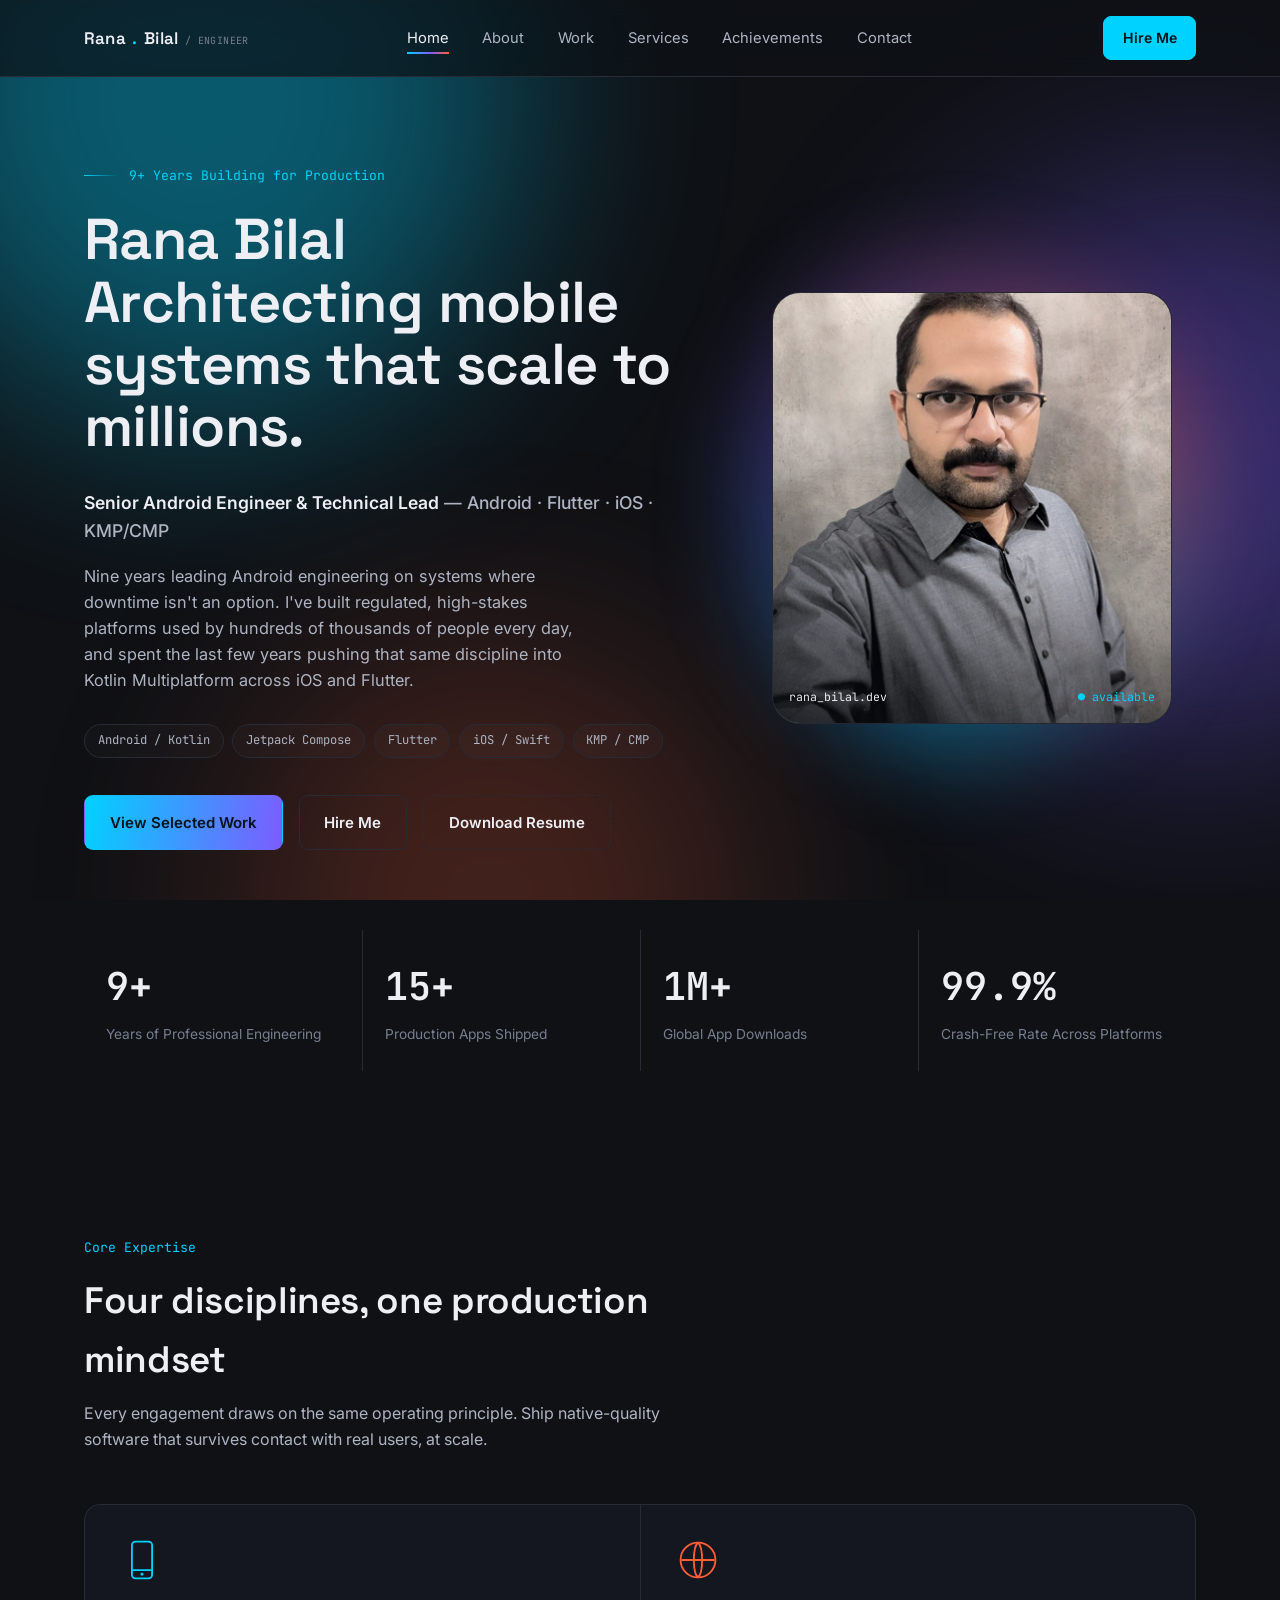
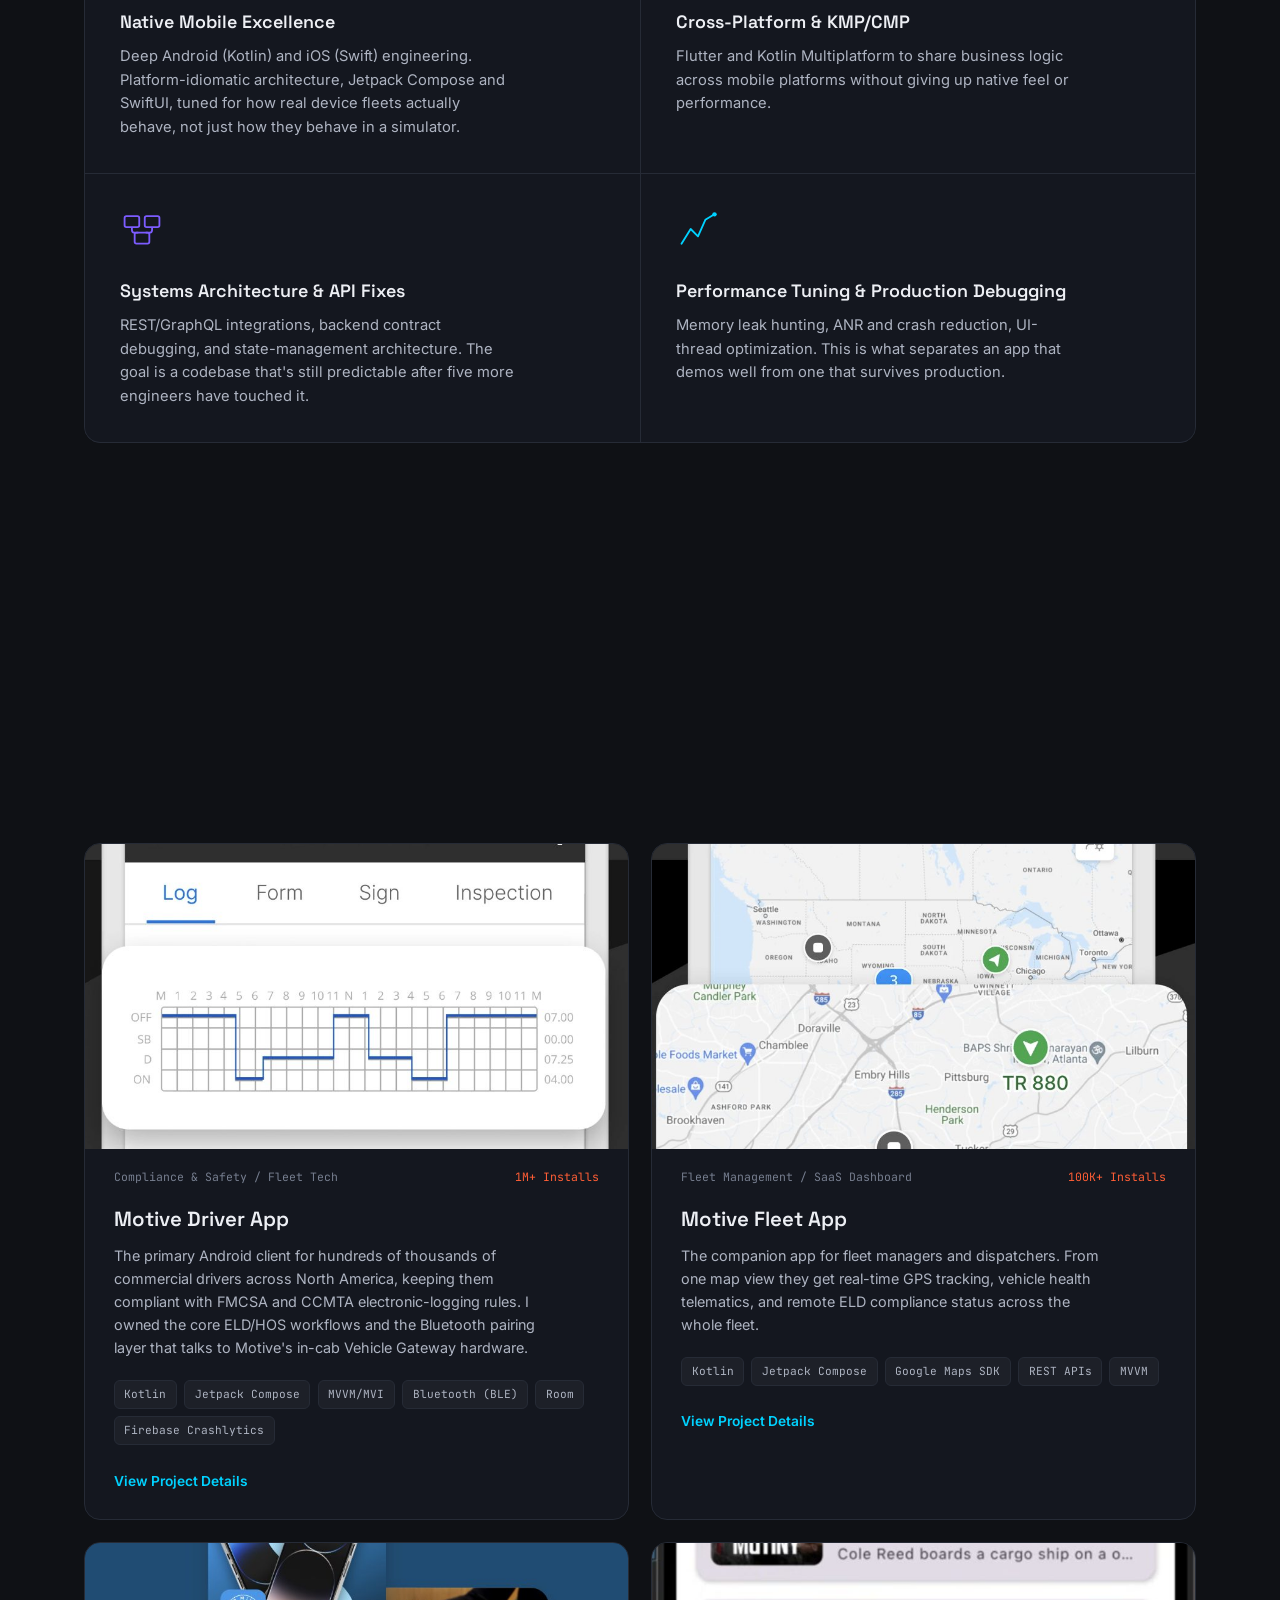
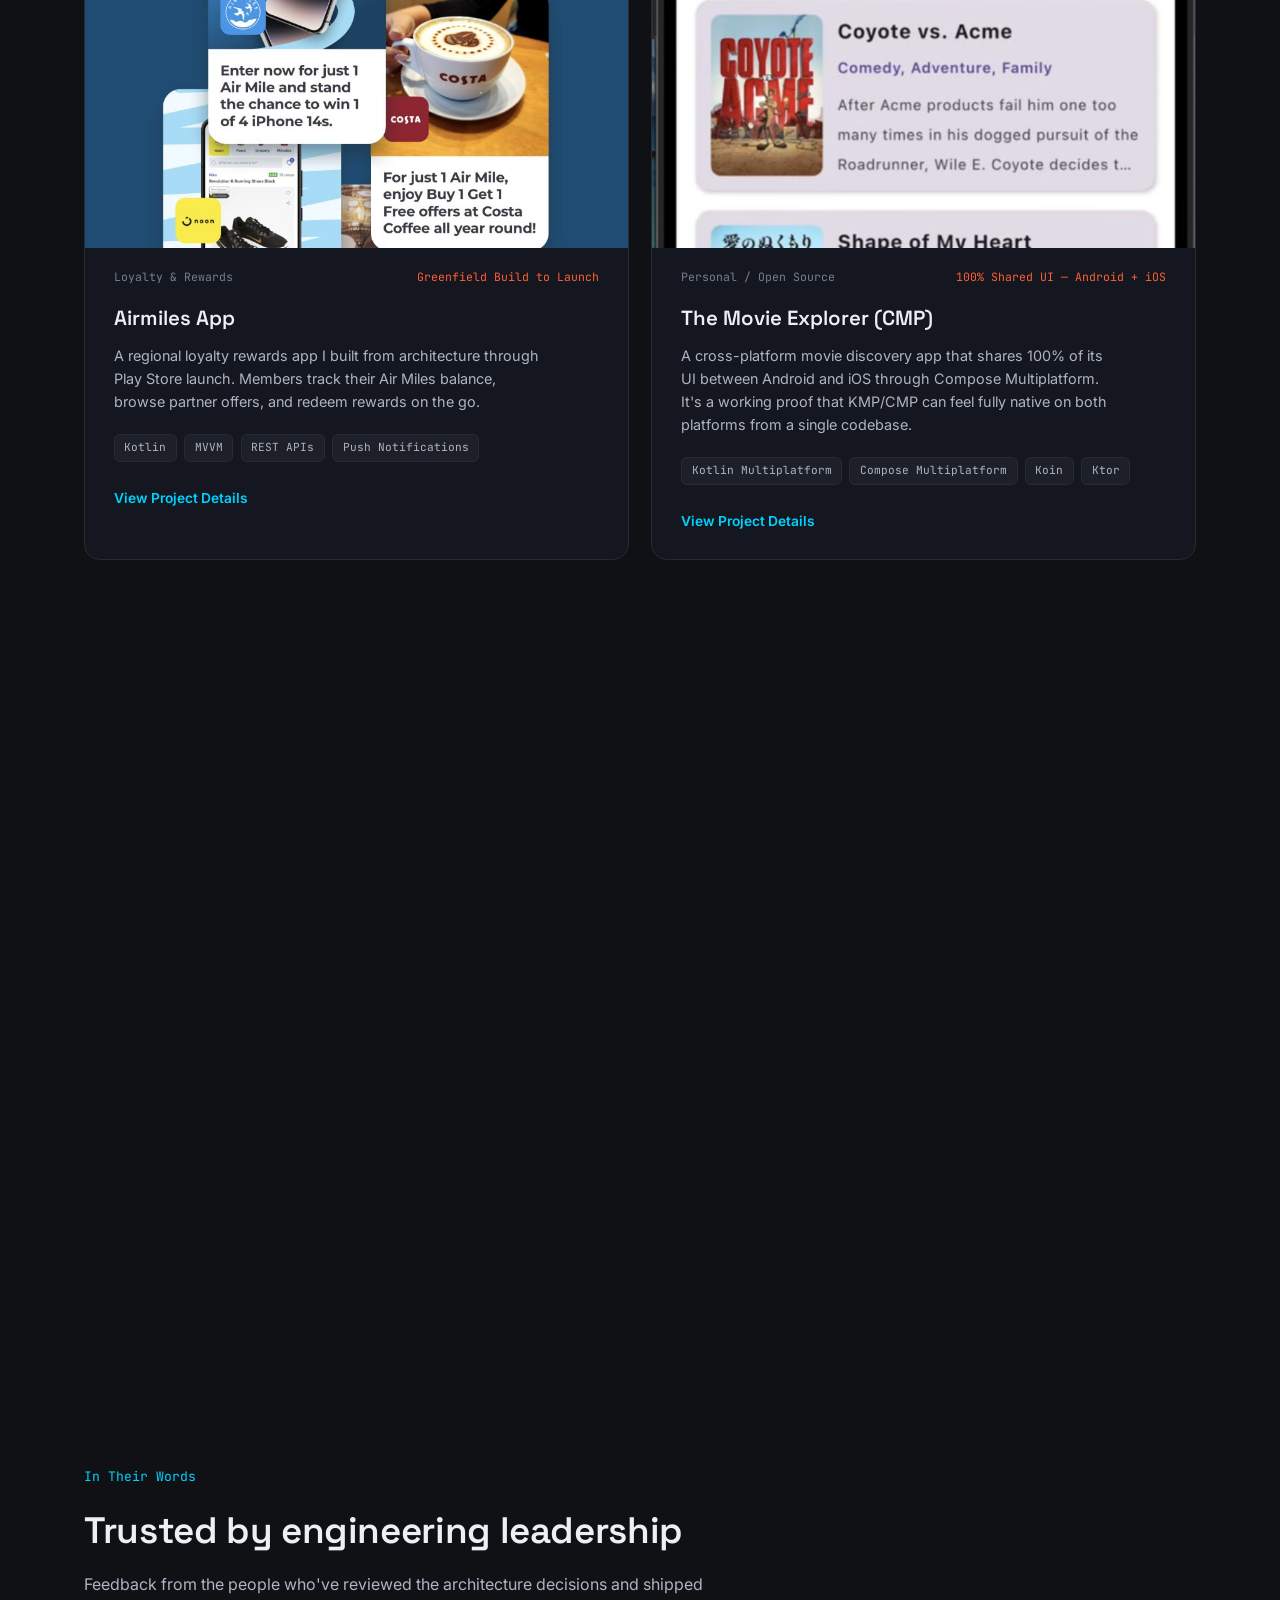
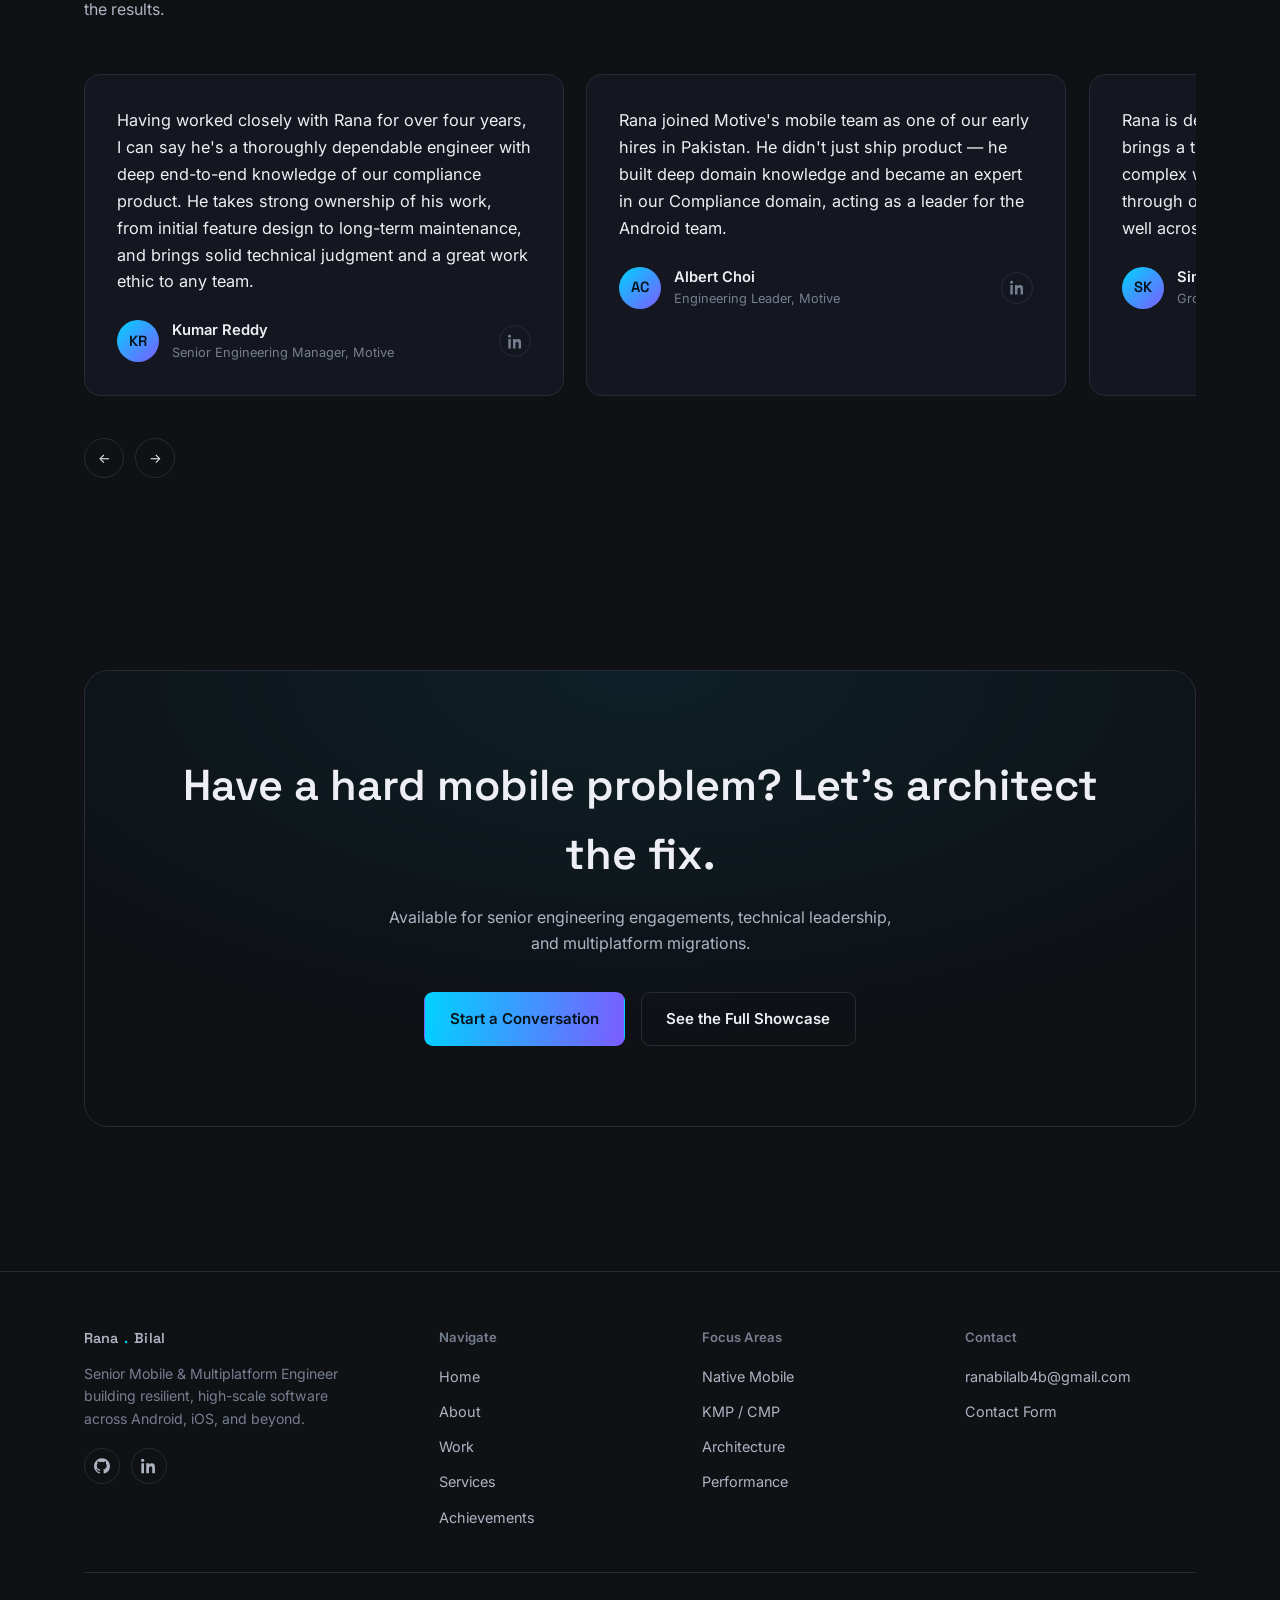
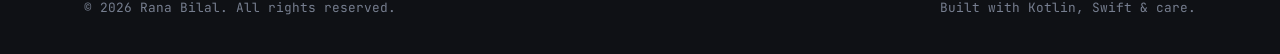
==== commit fe84be48: "Update - 1" ====
--- a/index.html
+++ b/index.html
@@ -4,7 +4,7 @@
 <meta charset="UTF-8">
 <meta name="viewport" content="width=device-width, initial-scale=1.0">
 <title>Rana Bilal — Senior Android Engineer & Technical Lead</title>
-<meta name="description" content="Rana Bilal — Senior Android Engineer & Technical Lead. 9 years shipping mission-critical Android systems, from FMCSA/CCMTA compliance platforms to Kotlin Multiplatform expansion.">
+<meta name="description" content="Rana Bilal — Senior Android Engineer & Technical Lead. Nine years building mission-critical Android systems at scale, now expanding into Kotlin Multiplatform across iOS and Flutter.">
 <link rel="preconnect" href="https://fonts.googleapis.com">
 <link href="https://fonts.googleapis.com/css2?family=Space+Grotesk:wght@500;600;700&family=Inter:wght@400;500;600&family=JetBrains+Mono:wght@400;500&display=swap" rel="stylesheet">
 <link rel="stylesheet" href="assets/css/style.css">
@@ -51,7 +51,7 @@
           Architecting mobile systems that scale to millions.
         </h1>
         <p class="role"><strong>Senior Android Engineer &amp; Technical Lead</strong> — Android · Flutter · iOS · KMP/CMP</p>
-        <p class="tagline">9 years architecting mission-critical Android systems — from FMCSA/CCMTA-regulated compliance platforms used by hundreds of thousands of drivers, to Kotlin Multiplatform expansion across iOS, Flutter, and Web.</p>
+        <p class="tagline">Nine years leading Android engineering on systems where downtime isn't an option. I've built regulated, high-stakes platforms used by hundreds of thousands of people every day, and spent the last few years pushing that same discipline into Kotlin Multiplatform across iOS and Flutter.</p>
 
         <div class="badge-row">
           <span class="badge">Android / Kotlin</span>
@@ -64,7 +64,7 @@
         <div class="cta-row">
           <a href="projects.html" class="btn btn-primary">View Selected Work</a>
           <a href="contact.html" class="btn btn-ghost">Hire Me</a>
-          <a href="https://drive.google.com/file/d/1su9WWT5HEz023M1lxNSlpZikrfd1eVSi/view?usp=sharing" target="_blank" rel="noopener" class="btn btn-ghost" style="border-style:dashed;">Download Resume</a>
+          <a href="https://drive.google.com/file/d/18aU_Qr8r-cj8A0ZonxtroBKn77jfIZyR/view?usp=sharing" target="_blank" rel="noopener" class="btn btn-ghost" style="border-style:dashed;">Download Resume</a>
         </div>
       </div>
 
@@ -108,29 +108,29 @@
       <div class="section-head reveal">
         <span class="index">Core Expertise</span>
         <h2>Four disciplines, one production mindset</h2>
-        <p>Every engagement draws on the same operating principle: ship native-quality software that survives contact with real users, at scale.</p>
+        <p>Every engagement draws on the same operating principle. Ship native-quality software that survives contact with real users, at scale.</p>
       </div>
 
       <div class="matrix reveal">
         <div class="matrix-item">
           <svg class="icon" viewBox="0 0 48 48" fill="none" xmlns="http://www.w3.org/2000/svg"><rect x="13" y="4" width="22" height="40" rx="4" stroke="currentColor" stroke-width="2"/><line x1="13" y1="35" x2="35" y2="35" stroke="currentColor" stroke-width="2"/><circle cx="24" cy="39.5" r="1.6" fill="currentColor"/></svg>
           <h3>Native Mobile Excellence</h3>
-          <p>Deep Android (Kotlin) and iOS (Swift) engineering — platform-idiomatic architecture, Jetpack Compose &amp; SwiftUI, and performance tuned for real device fleets.</p>
+          <p>Deep Android (Kotlin) and iOS (Swift) engineering. Platform-idiomatic architecture, Jetpack Compose and SwiftUI, tuned for how real device fleets actually behave, not just how they behave in a simulator.</p>
         </div>
         <div class="matrix-item">
           <svg class="icon" viewBox="0 0 48 48" fill="none" xmlns="http://www.w3.org/2000/svg"><circle cx="24" cy="24" r="19" stroke="currentColor" stroke-width="2"/><path d="M24 5c6 5 6 33 0 38M24 5c-6 5-6 33 0 38M6 24h36" stroke="currentColor" stroke-width="2"/></svg>
           <h3>Cross-Platform &amp; KMP/CMP</h3>
-          <p>Flutter and Kotlin Multiplatform used to share business logic across mobile, web, and desktop — without sacrificing native feel or performance.</p>
+          <p>Flutter and Kotlin Multiplatform to share business logic across mobile platforms without giving up native feel or performance.</p>
         </div>
         <div class="matrix-item">
           <svg class="icon" viewBox="0 0 48 48" fill="none" xmlns="http://www.w3.org/2000/svg"><rect x="5" y="10" width="16" height="12" rx="2" stroke="currentColor" stroke-width="2"/><rect x="27" y="10" width="16" height="12" rx="2" stroke="currentColor" stroke-width="2"/><rect x="16" y="28" width="16" height="12" rx="2" stroke="currentColor" stroke-width="2"/><path d="M13 22v3a3 3 0 003 3h4M35 22v3a3 3 0 01-3 3h-4" stroke="currentColor" stroke-width="2"/></svg>
           <h3>Systems Architecture &amp; API Fixes</h3>
-          <p>REST/GraphQL integrations, backend contract debugging, and state-management architecture that keeps large codebases predictable as they grow.</p>
+          <p>REST/GraphQL integrations, backend contract debugging, and state-management architecture. The goal is a codebase that's still predictable after five more engineers have touched it.</p>
         </div>
         <div class="matrix-item">
           <svg class="icon" viewBox="0 0 48 48" fill="none" xmlns="http://www.w3.org/2000/svg"><path d="M6 40 16 24 24 32 32 14 42 8" stroke="currentColor" stroke-width="2" stroke-linecap="round" stroke-linejoin="round"/><circle cx="42" cy="8" r="2.4" fill="currentColor"/></svg>
           <h3>Performance Tuning &amp; Production Debugging</h3>
-          <p>Memory leak hunting, ANR/crash reduction, and UI-thread optimization — the difference between an app that demos well and one that survives production.</p>
+          <p>Memory leak hunting, ANR and crash reduction, UI-thread optimization. This is what separates an app that demos well from one that survives production.</p>
         </div>
       </div>
     </div>
@@ -142,7 +142,7 @@
       <div class="section-head reveal">
         <span class="index">Featured Engineering</span>
         <h2>Selected production work</h2>
-        <p>A sample of systems designed, built, and hardened for real-world scale — from fleet logistics to fintech ledgers.</p>
+        <p>A sample of systems designed, built, and hardened for real-world scale, spanning fleet logistics and fintech ledgers.</p>
       </div>
 
       <div class="project-grid reveal" id="featuredProjects">
@@ -150,7 +150,7 @@
 <div class="thumb thumb-sm"><img src="assets/img/motive-driver.jpg" alt="Motive Driver App thumbnail"></div>
           <div class="meta"><span class="kind">Compliance &amp; Safety / Fleet Tech</span><span class="scale">1M+ Installs</span></div>
           <h3>Motive Driver App</h3>
-          <p>The primary Android client used by hundreds of thousands of commercial drivers across North America to stay compliant with FMCSA and CCMTA electronic-logging regulations. Owned core ELD/HOS workflows and Bluetooth pairing with Motive's in-cab Vehicle Gateway hardware.</p>
+          <p>The primary Android client for hundreds of thousands of commercial drivers across North America, keeping them compliant with FMCSA and CCMTA electronic-logging rules. I owned the core ELD/HOS workflows and the Bluetooth pairing layer that talks to Motive's in-cab Vehicle Gateway hardware.</p>
           <div class="pill-row"><span class="pill">Kotlin</span><span class="pill">Jetpack Compose</span><span class="pill">MVVM/MVI</span><span class="pill">Bluetooth (BLE)</span><span class="pill">Room</span><span class="pill">Firebase Crashlytics</span></div>
           <span class="card-link">View Project Details</span>
         </article>
@@ -159,7 +159,7 @@
 <div class="thumb thumb-sm"><img src="assets/img/motive-fleet.jpg" alt="Motive Fleet App thumbnail"></div>
           <div class="meta"><span class="kind">Fleet Management / SaaS Dashboard</span><span class="scale">100K+ Installs</span></div>
           <h3>Motive Fleet App</h3>
-          <p>The companion Android app for fleet managers and dispatchers — real-time GPS tracking, vehicle health telematics, and remote ELD compliance monitoring across an entire fleet from a single map view.</p>
+          <p>The companion app for fleet managers and dispatchers. From one map view they get real-time GPS tracking, vehicle health telematics, and remote ELD compliance status across the whole fleet.</p>
           <div class="pill-row"><span class="pill">Kotlin</span><span class="pill">Jetpack Compose</span><span class="pill">Google Maps SDK</span><span class="pill">REST APIs</span><span class="pill">MVVM</span></div>
           <span class="card-link">View Project Details</span>
         </article>
@@ -168,7 +168,7 @@
 <div class="thumb thumb-sm"><img src="assets/img/airmiles.jpg" alt="Airmiles App thumbnail"></div>
           <div class="meta"><span class="kind">Loyalty &amp; Rewards</span><span class="scale">Greenfield Build to Launch</span></div>
           <h3>Airmiles App</h3>
-          <p>A regional loyalty rewards app built from architecture design through Play Store launch — letting members track their Air Miles balance, browse partner offers, and redeem rewards on the go.</p>
+          <p>A regional loyalty rewards app I built from architecture through Play Store launch. Members track their Air Miles balance, browse partner offers, and redeem rewards on the go.</p>
           <div class="pill-row"><span class="pill">Kotlin</span><span class="pill">MVVM</span><span class="pill">REST APIs</span><span class="pill">Push Notifications</span></div>
           <span class="card-link">View Project Details</span>
         </article>
@@ -177,7 +177,7 @@
 <div class="thumb thumb-sm"><img src="assets/img/cmp-movie-explorer.jpg" alt="The Movie Explorer (CMP) thumbnail"></div>
           <div class="meta"><span class="kind">Personal / Open Source</span><span class="scale">100% Shared UI — Android + iOS</span></div>
           <h3>The Movie Explorer (CMP)</h3>
-          <p>A production-ready cross-platform movie discovery app sharing 100% of its UI between Android and iOS using Compose Multiplatform — proof that KMP/CMP can deliver a fully native-feeling experience on both platforms from one codebase.</p>
+          <p>A cross-platform movie discovery app that shares 100% of its UI between Android and iOS through Compose Multiplatform. It's a working proof that KMP/CMP can feel fully native on both platforms from a single codebase.</p>
           <div class="pill-row"><span class="pill">Kotlin Multiplatform</span><span class="pill">Compose Multiplatform</span><span class="pill">Koin</span><span class="pill">Ktor</span></div>
           <span class="card-link">View Project Details</span>
         </article>
@@ -196,7 +196,7 @@
         <div>
           <span class="index" style="display:block;margin-bottom:.8rem;">Engineering Philosophy</span>
           <h2 style="font-family:var(--font-display); font-size:1.9rem; font-weight:600; margin:0 0 .8rem;">Code quality isn't a checklist. It's the architecture.</h2>
-          <p style="color:var(--text-1); margin:0;">Every project is built on principles that hold up under scale, team turnover, and changing requirements — not just principles that read well in a proposal.</p>
+          <p style="color:var(--text-1); margin:0;">These are principles that hold up under scale, team turnover, and changing requirements, not ones that just read well in a proposal.</p>
         </div>
         <ul class="philosophy-list">
           <li><b>Clean Architecture</b>Layered boundaries that isolate business logic from frameworks and I/O.</li>
